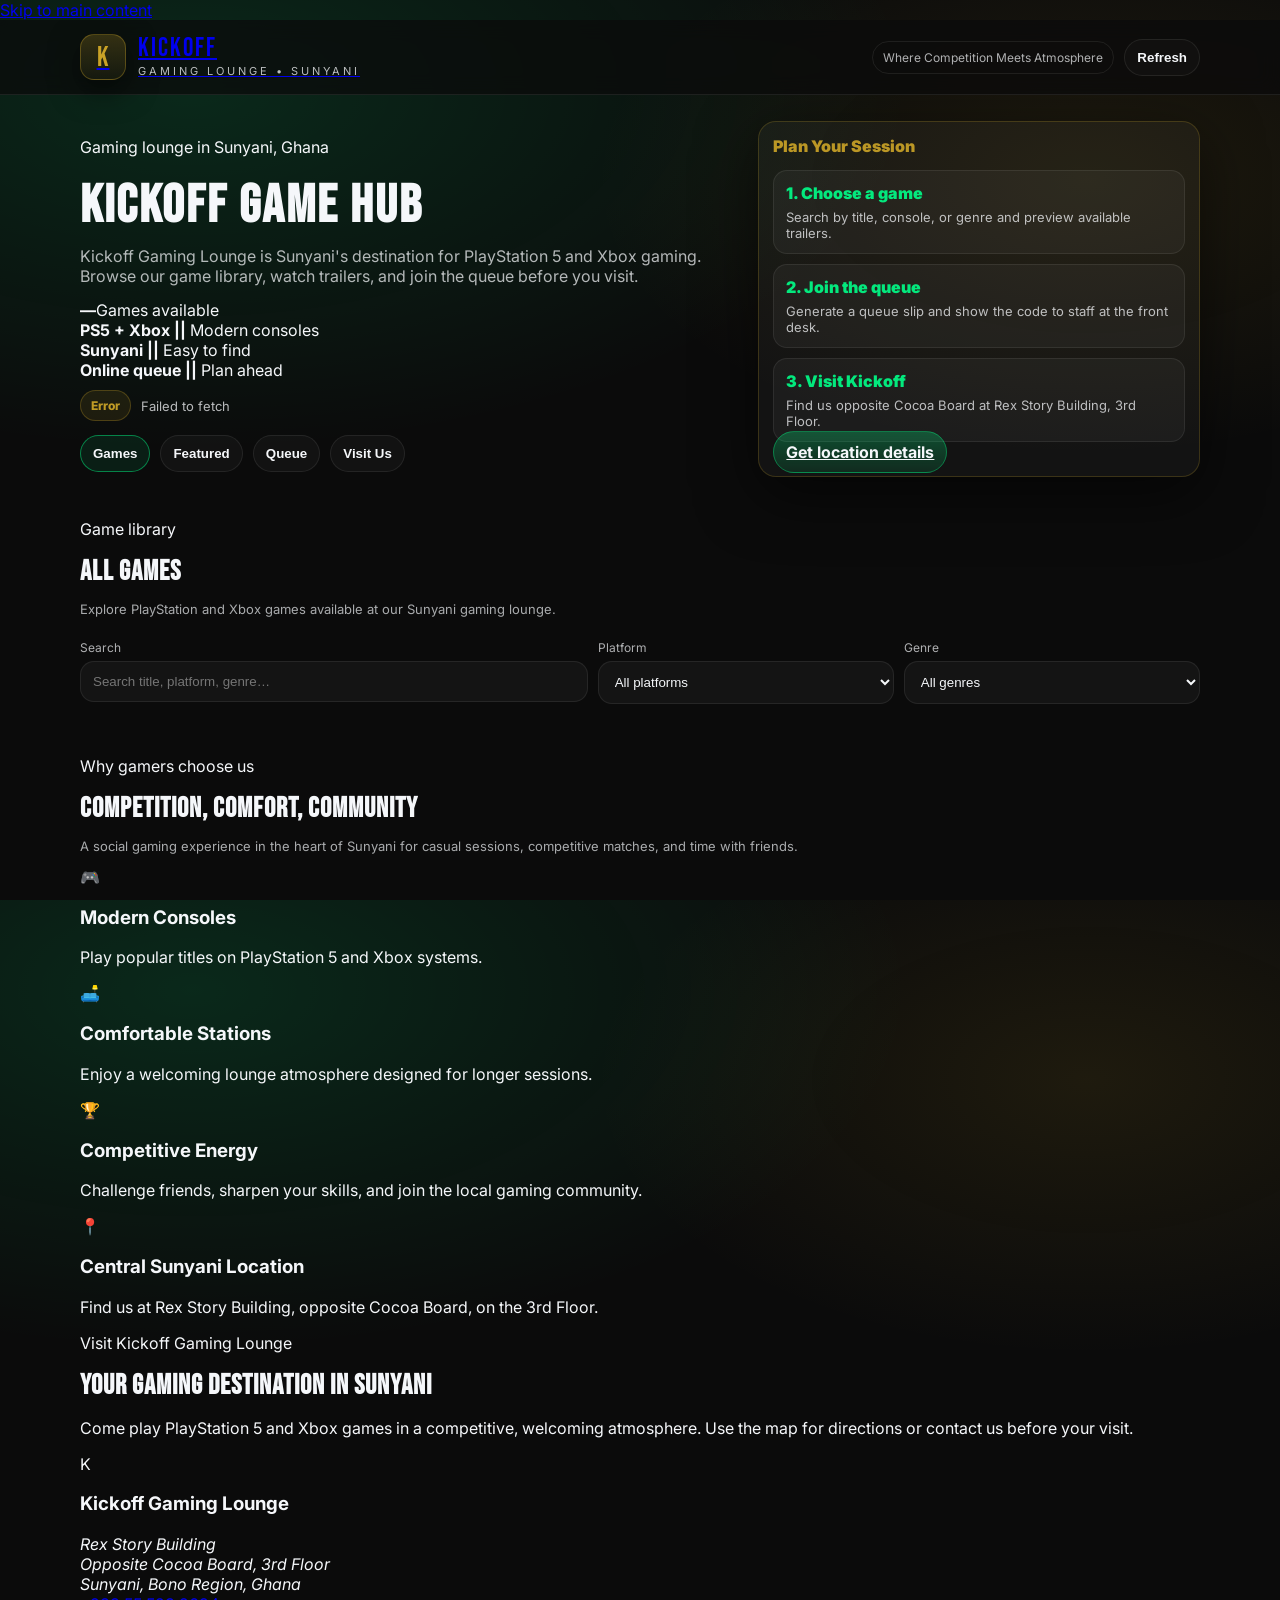
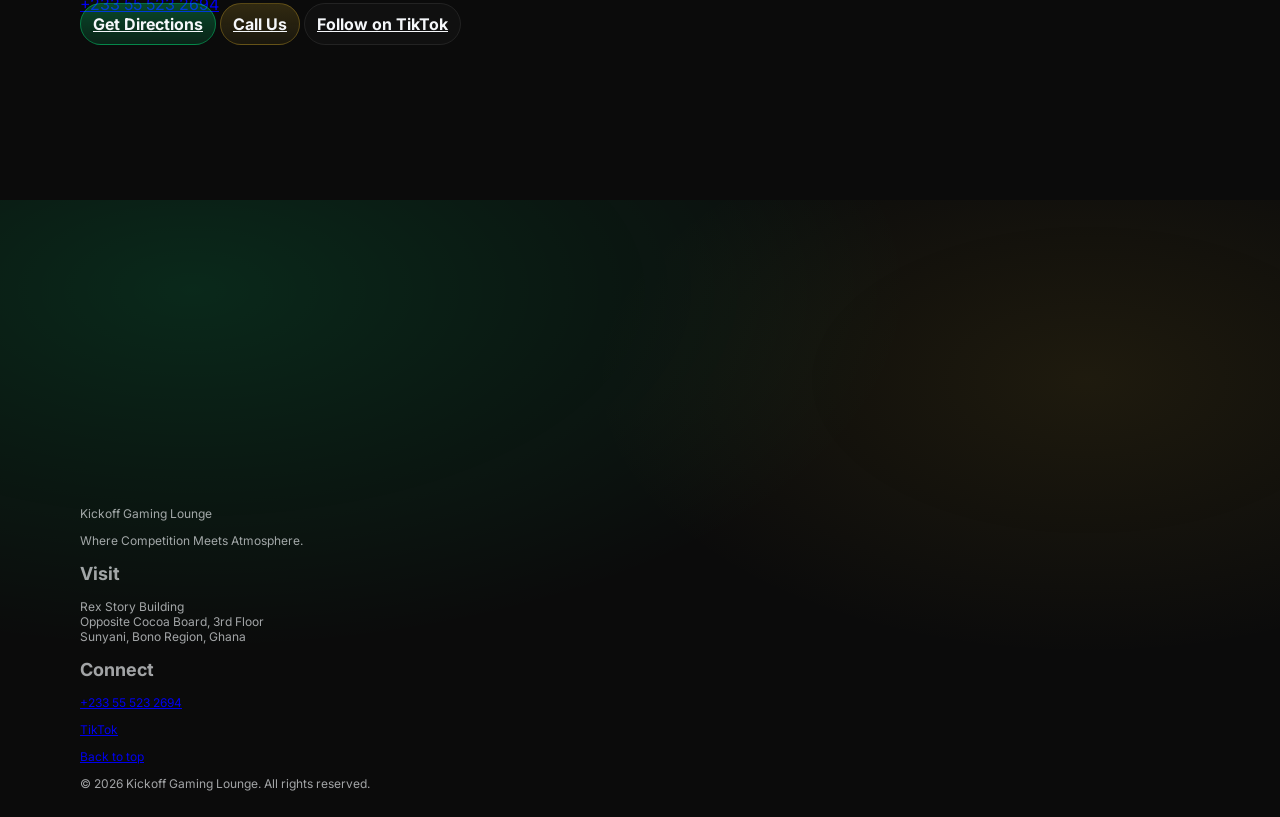
==== index.html @ 2d0c5577 "Enhance meta tags and descriptions in index.html Updated the description and title metadata for bett" ====
<!doctype html>  
<html lang="en">
<head>
  <meta charset="utf-8" />
  <meta name="viewport" content="width=device-width, initial-scale=1" />

  <title>Kickoff Gaming Lounge | PS5 & Xbox Gaming Lounge in Sunyani, Ghana</title>
  <meta name="description" content="Visit Kickoff Gaming Lounge in Sunyani, Ghana for PlayStation 5 and Xbox gaming. Browse our game library, watch trailers, join the queue, and get directions." />
  <meta name="robots" content="index, follow, max-image-preview:large" />
  <meta name="theme-color" content="#0B0B0B" />
  <link rel="canonical" href="https://adu650.github.io/kickoff-game-hub/" />

  <meta property="og:type" content="website" />
  <meta property="og:site_name" content="Kickoff Gaming Lounge" />
  <meta property="og:title" content="Kickoff Gaming Lounge | Gaming Center in Sunyani, Ghana" />
  <meta property="og:description" content="Browse PS5 and Xbox games, watch trailers, join the queue, and find Kickoff Gaming Lounge in Sunyani." />
  <meta property="og:url" content="https://adu650.github.io/kickoff-game-hub/" />
  <meta property="og:image" content="https://adu650.github.io/kickoff-game-hub/assets/logo.png" />
  <meta property="og:locale" content="en_GH" />

  <meta name="twitter:card" content="summary_large_image" />
  <meta name="twitter:title" content="Kickoff Gaming Lounge | Sunyani" />
  <meta name="twitter:description" content="Explore our PS5 and Xbox game library, watch clips, and join the queue before you visit." />
  <meta name="twitter:image" content="https://adu650.github.io/kickoff-game-hub/assets/logo.png" />

  <link rel="preconnect" href="https://fonts.googleapis.com" />
  <link rel="preconnect" href="https://fonts.gstatic.com" crossorigin />
  <link href="https://fonts.googleapis.com/css2?family=Inter:wght@400;600;700;800&family=Bebas+Neue&display=swap" rel="stylesheet" />
  <link rel="stylesheet" href="./style.css" />

  <script type="application/ld+json">
  {
    "@context": "https://schema.org",
    "@type": "EntertainmentBusiness",
    "@id": "https://adu650.github.io/kickoff-game-hub/#business",
    "name": "Kickoff Gaming Lounge",
    "description": "A PlayStation 5 and Xbox gaming lounge / gaming center in Sunyani, Ghana where customers can browse games, watch trailers, and join the queue. We serve Sunyani, Fiapre, Odumasi, Penkwasi, Abesim, Kotoklom area. Come to play games like EAFC26, Fifa games, Fifa gaming, GTA games.",
    "url": "https://adu650.github.io/kickoff-game-hub/",
    "telephone": "+233555232694",
    "image": "https://adu650.github.io/kickoff-game-hub/assets/logo.png",
    "slogan": "Where Competition Meets Atmosphere",
    "address": {
      "@type": "PostalAddress",
      "streetAddress": "Rex Story Building, Opposite Cocoa Board, 3rd Floor",
      "addressLocality": "Sunyani",
      "addressRegion": "Bono Region",
      "addressCountry": "GH"
    },
    "geo": {
      "@type": "GeoCoordinates",
      "latitude": 7.332206613238693,
      "longitude": -2.330150925514573
    },
    "hasMap": "https://www.google.com/maps/search/?api=1&query=7.332206613238693,-2.330150925514573",
    "sameAs": [
      "https://www.tiktok.com/@kickoffgaminggh"
    ]
  }
  </script>
</head>

<body>
  <a class="skipLink" href="#mainContent">Skip to main content</a>

  <header class="topbar">
    <div class="container topbar__inner">
      <a class="brand" href="#top" aria-label="Kickoff Gaming Lounge home">
        <div class="brand__logoWrap">
          <img
            class="brand__logo"
            src="./assets/logo.png"
            alt="Kickoff Gaming Lounge logo"
            width="46"
            height="46"
            onerror="this.style.display='none';document.getElementById('fallbackMark').style.display='grid';"
          />
          <div id="fallbackMark" class="brand__mark" aria-hidden="true" style="display:none;">
            <span class="brand__k">K</span>
          </div>
        </div>

        <div class="brand__text">
          <div class="brand__name">KICKOFF</div>
          <div class="brand__sub">Gaming Lounge • Sunyani</div>
        </div>
      </a>

      <div class="topbar__right">
        <span class="tagline">Where Competition Meets Atmosphere</span>
        <button id="refreshBtn" class="btn btn--ghost" type="button" aria-label="Refresh game list">Refresh</button>
      </div>
    </div>
  </header>

  <div id="top"></div>

  <section class="hero" aria-labelledby="heroTitle">
    <div class="container hero__inner">
      <div class="hero__content">
        <p class="eyebrow">Gaming lounge in Sunyani, Ghana</p>
        <h1 id="heroTitle" class="hero__title">Kickoff Game Hub</h1>
        <p class="hero__desc">
          Kickoff Gaming Lounge is Sunyani's destination for PlayStation 5 and Xbox gaming.
          Browse our game library, watch trailers, and join the queue before you visit.
        </p>

        <div class="heroHighlights" aria-label="Kickoff Gaming Lounge highlights">
          <div class="highlight"><strong id="gameCount">—</strong><span>Games available</span></div>
          <div class="highlight"><strong>PS5 + Xbox ||</strong><span> Modern consoles</span></div>
          <div class="highlight"><strong>Sunyani ||</strong><span> Easy to find</span></div>
          <div class="highlight"><strong>Online queue ||</strong><span> Plan ahead</span></div>
        </div>

        <div class="statusRow" aria-live="polite">
          <span id="dataPill" class="pill">Loading…</span>
          <span id="statusText" class="statusText">Fetching the latest game list.</span>
        </div>

        <nav class="nav" aria-label="Game hub sections">
          <button id="navGames" class="nav__btn active" data-view="games" type="button">Games</button>
          <button id="navFeatured" class="nav__btn" data-view="featured" type="button">Featured</button>
          <button id="navAppointments" class="nav__btn" data-view="appointments" type="button">Queue</button>
          <button id="navVisit" class="nav__btn" type="button">Visit Us</button>
        </nav>
      </div>

      <aside class="heroCard" aria-label="Plan your visit">
        <div class="heroCard__title">Plan Your Session</div>
        <div class="heroCard__body">
          <div class="quick">
            <div class="quick__label">1. Choose a game</div>
            <div class="quick__text">Search by title, console, or genre and preview available trailers.</div>
          </div>
          <div class="quick">
            <div class="quick__label">2. Join the queue</div>
            <div class="quick__text">Generate a queue slip and show the code to staff at the front desk.</div>
          </div>
          <div class="quick">
            <div class="quick__label">3. Visit Kickoff</div>
            <div class="quick__text">Find us opposite Cocoa Board at Rex Story Building, 3rd Floor.</div>
          </div>
          <a class="btn btn--primary heroCard__cta" href="#visit-us">Get location details</a>
        </div>
      </aside>
    </div>
  </section>

  <main id="mainContent" class="container">
    <section id="viewGames" aria-labelledby="allGamesTitle">
      <div class="panelHead">
        <div>
          <p class="sectionKicker">Game library</p>
          <h2 id="allGamesTitle" class="panelHead__title">All Games</h2>
          <p class="muted">Explore PlayStation and Xbox games available at our Sunyani gaming lounge.</p>
        </div>

        <div class="filters" role="search" aria-label="Filter games">
          <div class="field">
            <label for="searchInput">Search</label>
            <input id="searchInput" type="search" placeholder="Search title, platform, genre…" autocomplete="off" />
          </div>

          <div class="field">
            <label for="platformFilter">Platform</label>
            <select id="platformFilter">
              <option value="">All platforms</option>
            </select>
          </div>

          <div class="field">
            <label for="genreFilter">Genre</label>
            <select id="genreFilter">
              <option value="">All genres</option>
            </select>
          </div>
        </div>
      </div>

      <div id="stationsWrap" class="stations" hidden>
        <div class="stations__title">Stations</div>
        <div id="stationsList" class="stations__list"></div>
      </div>

      <div id="gamesGrid" class="grid" aria-live="polite"></div>
    </section>

    <section id="viewFeatured" hidden aria-labelledby="featuredTitle">
      <div class="panelHead">
        <div>
          <p class="sectionKicker">Staff picks</p>
          <h2 id="featuredTitle" class="panelHead__title">Featured Games</h2>
          <p class="muted">Popular and recommended games selected by the Kickoff team.</p>
        </div>
      </div>
      <div id="featuredGrid" class="grid" aria-live="polite"></div>
    </section>

    <section id="viewAppointments" hidden aria-labelledby="queueTitle">
      <div class="panelHead">
        <div>
          <p class="sectionKicker">Save your place</p>
          <h2 id="queueTitle" class="panelHead__title">Join the Queue</h2>
          <p class="muted">Generate a queue code, then show it to staff when you arrive. Staff will assign an available station.</p>
        </div>
      </div>

      <div class="queuePanel">
        <div class="queueWrap">
          <button id="joinQueueBtn" class="btn btn--primary" type="button">Generate Queue Slip</button>
          <button id="bookBtn" class="btn btn--secondary" type="button">Reserve a Time (Soon)</button>
        </div>

        <div id="queueSlip" class="slip" hidden aria-live="polite">
          <div class="slip__label">Your Queue Code</div>
          <div id="slipCode" class="slip__code">—</div>
          <div id="slipTimestamp" class="slip__time muted">—</div>
          <div class="muted">Take a screenshot and show this code to the front desk.</div>
        </div>
      </div>
    </section>

    <section id="why-kickoff" class="whySection" aria-labelledby="whyTitle">
      <div class="sectionHeading">
        <p class="sectionKicker">Why gamers choose us</p>
        <h2 id="whyTitle" class="panelHead__title">Competition, Comfort, Community</h2>
        <p class="muted">A social gaming experience in the heart of Sunyani for casual sessions, competitive matches, and time with friends.</p>
      </div>

      <div class="benefitGrid">
        <article class="benefitCard"><span aria-hidden="true">🎮</span><h3>Modern Consoles</h3><p>Play popular titles on PlayStation 5 and Xbox systems.</p></article>
        <article class="benefitCard"><span aria-hidden="true">🛋️</span><h3>Comfortable Stations</h3><p>Enjoy a welcoming lounge atmosphere designed for longer sessions.</p></article>
        <article class="benefitCard"><span aria-hidden="true">🏆</span><h3>Competitive Energy</h3><p>Challenge friends, sharpen your skills, and join the local gaming community.</p></article>
        <article class="benefitCard"><span aria-hidden="true">📍</span><h3>Central Sunyani Location</h3><p>Find us at Rex Story Building, opposite Cocoa Board, on the 3rd Floor.</p></article>
      </div>
    </section>

    <section id="visit-us" class="visitSection" aria-labelledby="visitTitle">
      <div class="sectionHeading">
        <p class="sectionKicker">Visit Kickoff Gaming Lounge</p>
        <h2 id="visitTitle" class="panelHead__title">Your Gaming Destination in Sunyani</h2>
        <p class="visitIntro">Come play PlayStation 5 and Xbox games in a competitive, welcoming atmosphere. Use the map for directions or contact us before your visit.</p>
      </div>

      <div class="visitGrid">
        <article class="businessCard">
          <div class="businessCard__icon" aria-hidden="true">K</div>
          <div>
            <h3>Kickoff Gaming Lounge</h3>
            <address>
              Rex Story Building<br />
              Opposite Cocoa Board, 3rd Floor<br />
              Sunyani, Bono Region, Ghana
            </address>
            <a class="businessPhone" href="tel:+233555232694">+233 55 523 2694</a>
          </div>

          <div class="visitActions">
            <a class="btn btn--primary" data-track="directions" href="https://www.google.com/maps/search/?api=1&query=7.332206613238693%2C-2.330150925514573" target="_blank" rel="noopener noreferrer">Get Directions</a>
            <a class="btn btn--secondary" data-track="call" href="tel:+233555232694">Call Us</a>
            <a class="btn btn--ghost" data-track="tiktok" href="https://www.tiktok.com/@kickoffgaminggh?_r=1&_t=ZT-98RaZBGVE1m" target="_blank" rel="noopener noreferrer">Follow on TikTok</a>
          </div>
        </article>

        <div class="mapWrap">
          <iframe
            title="Map showing Kickoff Gaming Lounge in Sunyani"
            src="https://www.google.com/maps/embed?pb=!1m18!1m12!1m3!1d3957.1930230260978!2d-2.330150925514573!3d7.332206613238693!2m3!1f0!2f0!3f0!3m2!1i1024!2i768!4f13.1!3m3!1m2!1s0xfdac9b77baa731f%3A0x10f8fbfc112bd12e!2sKickoff%20Gaming%20Lounge!5e0!3m2!1sen!2sus!4v1785349473867!5m2!1sen!2sus"
            width="600"
            height="450"
            style="border:0;"
            allowfullscreen
            loading="lazy"
            referrerpolicy="strict-origin-when-cross-origin">
          </iframe>
        </div>
      </div>
    </section>
  </main>

  <footer class="footer">
    <div class="container footer__grid">
      <div>
        <div class="footer__brand">Kickoff Gaming Lounge</div>
        <p>Where Competition Meets Atmosphere.</p>
      </div>

      <div>
        <h2 class="footer__heading">Visit</h2>
        <p>Rex Story Building<br />Opposite Cocoa Board, 3rd Floor<br />Sunyani, Bono Region, Ghana</p>
      </div>

      <div>
        <h2 class="footer__heading">Connect</h2>
        <p><a href="tel:+233555232694">+233 55 523 2694</a></p>
        <p><a href="https://www.tiktok.com/@kickoffgaminggh?_r=1&_t=ZT-98RaZBGVE1m" target="_blank" rel="noopener noreferrer">TikTok</a></p>
        <p><a href="#top">Back to top</a></p>
      </div>
    </div>

    <div class="container footer__bottom">
      © <span id="year"></span> Kickoff Gaming Lounge. All rights reserved.
    </div>
  </footer>

  <div id="trailerModal" class="modal" aria-hidden="true">
    <div id="modalBackdrop" class="modal__backdrop"></div>
    <div class="modal__dialog" role="dialog" aria-modal="true" aria-labelledby="modalTitle" tabindex="-1">
      <div class="modal__head">
        <div>
          <div id="modalTitle" class="modal__title">Trailer</div>
          <div id="modalMeta" class="modal__meta"></div>
        </div>
        <button id="closeModalBtn" class="btn btn--ghost" type="button">Close</button>
      </div>
      <div id="videoWrap" class="modal__video"></div>
    </div>
  </div>

  <script src="./app.js" defer></script>
</body>
</html>
---- style.css ----
:root{
  --black:#0B0B0B;
  --green:#00FF88;
  --gold:#C9A227;
  --white:#F5F7FA;

  --panel: rgba(255,255,255,0.04);
  --stroke: rgba(255,255,255,0.08);
  --muted: rgba(245,247,250,0.72);
  --shadow: 0 18px 60px rgba(0,0,0,0.55);
  --r: 18px;
}

*{box-sizing:border-box}
html,body{height:100%}
body{
  margin:0;
  color:var(--white);
  font-family: Inter, system-ui, -apple-system, Segoe UI, Roboto, Arial, sans-serif;
  background:
    radial-gradient(1200px 600px at 15% 10%, rgba(0,255,136,0.12), transparent 60%),
    radial-gradient(900px 500px at 85% 20%, rgba(201,162,39,0.10), transparent 55%),
    var(--black);
}

.container{width:min(1120px, 92vw); margin:0 auto}

/* Topbar */
.topbar{
  position:sticky; top:0; z-index:50;
  background: rgba(11,11,11,0.74);
  backdrop-filter: blur(10px);
  border-bottom: 1px solid var(--stroke);
}
.topbar__inner{
  display:flex; align-items:center; justify-content:space-between;
  padding:14px 0;
  gap:14px;
}

.brand{display:flex; align-items:center; gap:12px}
.brand__logoWrap{width:46px;height:46px}
.brand__logo{
  width:46px;height:46px;object-fit:contain;
  filter: drop-shadow(0 10px 22px rgba(0,0,0,0.55));
}
.brand__mark{
  width:46px; height:46px; border-radius:14px;
  display:grid; place-items:center;
  background: linear-gradient(180deg, rgba(201,162,39,0.22), rgba(201,162,39,0.06));
  border: 1px solid rgba(201,162,39,0.35);
  box-shadow: 0 10px 30px rgba(0,0,0,0.55);
}
.brand__k{font-family:"Bebas Neue", Inter, sans-serif; font-size:28px; color:var(--gold); letter-spacing:1px}
.brand__name{font-family:"Bebas Neue", Inter, sans-serif; font-size:26px; letter-spacing:2px; line-height:1}
.brand__sub{margin-top:2px; font-size:11px; letter-spacing:3px; text-transform:uppercase; color:rgba(245,247,250,0.75)}

.topbar__right{display:flex; gap:10px; align-items:center}
.tagline{
  display:none;
  font-size:12px;
  color:rgba(245,247,250,0.70);
  border:1px solid var(--stroke);
  padding:8px 10px;
  border-radius:999px;
}
@media (min-width: 920px){ .tagline{display:inline-flex} }

/* Buttons */
.btn{
  border-radius: 999px;
  padding:10px 12px;
  border:1px solid var(--stroke);
  background: rgba(255,255,255,0.03);
  color: var(--white);
  cursor:pointer;
  font-weight:700;
}
.btn:hover{border-color: rgba(0,255,136,0.35)}
.btn--ghost{background: rgba(255,255,255,0.02)}
.btn--primary{
  background: linear-gradient(180deg, rgba(0,255,136,0.25), rgba(0,255,136,0.10));
  border-color: rgba(0,255,136,0.35);
}
.btn--secondary{
  background: linear-gradient(180deg, rgba(201,162,39,0.20), rgba(201,162,39,0.08));
  border-color: rgba(201,162,39,0.35);
}

/* Hero */
.hero{padding:26px 0 10px}
.hero__inner{
  display:grid;
  grid-template-columns: 1.2fr 0.8fr;
  gap:16px;
  align-items:start;
}
@media (max-width: 980px){ .hero__inner{grid-template-columns:1fr} }

.hero__title{
  font-family:"Bebas Neue", Inter, sans-serif;
  font-size:54px;
  letter-spacing:2px;
  margin:0 0 8px;
}
.hero__desc{margin:0 0 14px; color:var(--muted)}

.statusRow{
  display:flex; flex-wrap:wrap;
  gap:10px; align-items:center;
  margin: 10px 0 14px;
}
.pill{
  display:inline-flex;
  padding:7px 10px;
  border-radius:999px;
  border:1px solid rgba(0,255,136,0.28);
  background: rgba(0,255,136,0.10);
  color: rgba(0,255,136,0.95);
  font-weight:800;
  font-size:12px;
}
.statusText{color: rgba(245,247,250,0.74); font-size:13px}
.aboutLink{
  margin-left:auto;
  color: rgba(201,162,39,0.92);
  text-decoration:none;
  font-weight:800;
}
.aboutLink:hover{text-decoration:underline}

.nav{display:flex; gap:10px; flex-wrap:wrap}
.nav__btn{
  border-radius:999px;
  padding:10px 12px;
  border:1px solid var(--stroke);
  background: rgba(255,255,255,0.03);
  color: var(--white);
  cursor:pointer;
  font-weight:800;
}
.nav__btn.active{
  border-color: rgba(0,255,136,0.45);
  background: rgba(0,255,136,0.08);
}

.heroCard{
  background: rgba(255,255,255,0.035);
  border:1px solid rgba(201,162,39,0.22);
  border-radius: var(--r);
  box-shadow: var(--shadow);
  overflow:hidden;
}
.heroCard__title{
  padding:14px 14px 0;
  font-weight:900;
  color: rgba(201,162,39,0.92);
}
.heroCard__body{padding:14px}
.quick{padding:12px; border:1px solid var(--stroke); background: var(--panel); border-radius: 14px}
.quick + .quick{margin-top:10px}
.quick__label{font-weight:900; color: rgba(0,255,136,0.90)}
.quick__text{margin-top:6px; color: rgba(245,247,250,0.74); font-size:13px}

/* Panels */
.panelHead{
  margin-top: 16px;
  display:flex;
  flex-direction:column;
  gap:10px;
}
.panelHead__title{
  font-family:"Bebas Neue", Inter, sans-serif;
  font-size:28px;
  letter-spacing:1px;
  margin:0;
}
.muted{color: rgba(245,247,250,0.68); font-size:13px}

/* Filters */
.filters{
  display:grid;
  grid-template-columns: 1.2fr 0.7fr 0.7fr;
  gap:10px;
}
@media (max-width: 820px){ .filters{grid-template-columns:1fr} }

.field label{
  display:block;
  font-size:12px;
  color: rgba(245,247,250,0.70);
  margin:0 0 6px;
}
.field input, .field select{
  width:100%;
  padding:12px 12px;
  border-radius: 14px;
  background: rgba(255,255,255,0.04);
  border:1px solid var(--stroke);
  color: var(--white);
  outline:none;
}
.field input:focus, .field select:focus{
  border-color: rgba(0,255,136,0.55);
  box-shadow: 0 0 0 4px rgba(0,255,136,0.10);
}

/* Stations */
.stations{
  margin-top: 14px;
  border:1px solid rgba(0,255,136,0.20);
  background: rgba(0,255,136,0.06);
  border-radius: var(--r);
  padding: 12px;
}
.stations__title{font-weight:900; color: rgba(0,255,136,0.90); margin-bottom:10px}
.stations__list{
  display:grid;
  grid-template-columns: repeat(3, 1fr);
  gap:10px;
}
@media (max-width: 980px){ .stations__list{grid-template-columns: repeat(2, 1fr)} }
@media (max-width: 640px){ .stations__list{grid-template-columns: 1fr} }

.station{
  background: rgba(255,255,255,0.03);
  border:1px solid var(--stroke);
  border-radius: 14px;
  padding: 12px;
}
.station-top{display:flex; justify-content:space-between; gap:10px}
.station-name{font-weight:900}
.station-status{color: rgba(201,162,39,0.92); font-weight:900}

/* Game Cards — Responsive Grid Tiles */
.grid{
  margin-top: 14px;
  display:grid;
  gap:14px;
  padding-bottom: 22px;
  grid-template-columns: repeat(auto-fit, minmax(220px, 1fr));
}

.game{
  display:flex;
  flex-direction:column;
  border-radius: var(--r);
  background: rgba(255,255,255,0.03);
  border:1px solid var(--stroke);
  overflow:hidden;
  transition: transform .12s ease, border-color .12s ease, box-shadow .12s ease;
}
.game:hover{
  transform: translateY(-2px);
  border-color: rgba(0,255,136,0.35);
  box-shadow: 0 16px 50px rgba(0,0,0,0.55);
}

.game-thumb{
  width:100%;
  aspect-ratio: 16 / 9;
  background: rgba(0,0,0,0.35);
  display:grid;
  place-items:center;
  border-bottom:1px solid var(--stroke);
}
.game-thumb img{
  width:100%;
  height:100%;
  object-fit:cover;
  display:block;
}
.thumb-fallback{
  padding:12px;
  text-align:center;
  font-weight:800;
  color: rgba(245,247,250,0.85);
}

/* info beneath image */
.game-info{
  padding:12px;
  display:flex;
  flex-direction:column;
  gap:10px;
  flex:1;
}

.game-title{
  font-weight:900;
  font-size:15px;
  line-height:1.2;
}

.badges{display:flex; flex-wrap:wrap; gap:8px}
.badge{
  font-size:11px;
  padding:7px 10px;
  border-radius:999px;
  border:1px solid var(--stroke);
  background: rgba(255,255,255,0.03);
  color: rgba(245,247,250,0.78);
}
.badge.accent{
  border-color: rgba(0,255,136,0.35);
  background: rgba(0,255,136,0.08);
  color: rgba(0,255,136,0.95);
}

.game-actions{
  margin-top:auto;
  display:flex;
  gap:10px;
  flex-wrap:wrap;
}
.primary, .secondary{
  flex:1;
  min-width: 130px;
  border-radius:999px;
  padding:10px 12px;
  border:1px solid var(--stroke);
  background: rgba(255,255,255,0.03);
  color: var(--white);
  cursor:pointer;
  font-weight:800;
}
.primary{
  border-color: rgba(0,255,136,0.38);
  background: rgba(0,255,136,0.10);
}
.secondary{
  border-color: rgba(201,162,39,0.38);
  background: rgba(201,162,39,0.08);
}
.primary:disabled, .secondary:disabled{opacity:0.45; cursor:not-allowed}

/* Queue */
.queueWrap{
  margin-top: 14px;
  display:flex;
  flex-wrap:wrap;
  gap:10px;
  align-items:center;
}
.slip{
  margin-top: 14px;
  width: min(520px, 100%);
  background: rgba(0,255,136,0.06);
  border:1px solid rgba(0,255,136,0.22);
  border-radius: var(--r);
  padding: 14px;
}
.slip__label{font-weight:900; color: rgba(0,255,136,0.90)}
.slip__code{
  font-family: "Bebas Neue", Inter, sans-serif;
  font-size: 44px;
  letter-spacing: 4px;
  margin-top: 6px;
  color: rgba(201,162,39,0.95);
}
.slip__time{margin-top:6px}

/* Modal */
.modal{position:fixed; inset:0; display:none; z-index:100}
.modal.show{display:block}
.modal__backdrop{position:absolute; inset:0; background: rgba(0,0,0,0.72)}
.modal__dialog{
  position:relative;
  width:min(920px, 92vw);
  margin: 8vh auto;
  background: rgba(11,11,11,0.92);
  border:1px solid rgba(201,162,39,0.22);
  border-radius: var(--r);
  overflow:hidden;
  box-shadow: var(--shadow);
}
.modal__head{
  display:flex;
  justify-content:space-between;
  align-items:center;
  gap:12px;
  padding:14px;
  border-bottom:1px solid var(--stroke);
}
.modal__title{font-weight:900; color: rgba(201,162,39,0.95)}
.modal__meta{font-size:12px; color: rgba(245,247,250,0.70); margin-top:4px}
.modal__video{
  padding: 0;
  background: rgba(0,0,0,0.65);
}
.modal__video iframe{
  width:100%;
  height: 52vh;
  border:0;
  display:block;
}

/* Footer */
.footer{padding: 18px 0 26px; color: rgba(245,247,250,0.65); font-size:12px}
.footer__line{
  height:1px;
  background: linear-gradient(90deg, rgba(201,162,39,0.25), rgba(0,255,136,0.35), transparent);
  margin-bottom: 12px;
}
.footer__tag{color: rgba(0,255,136,0.85)}
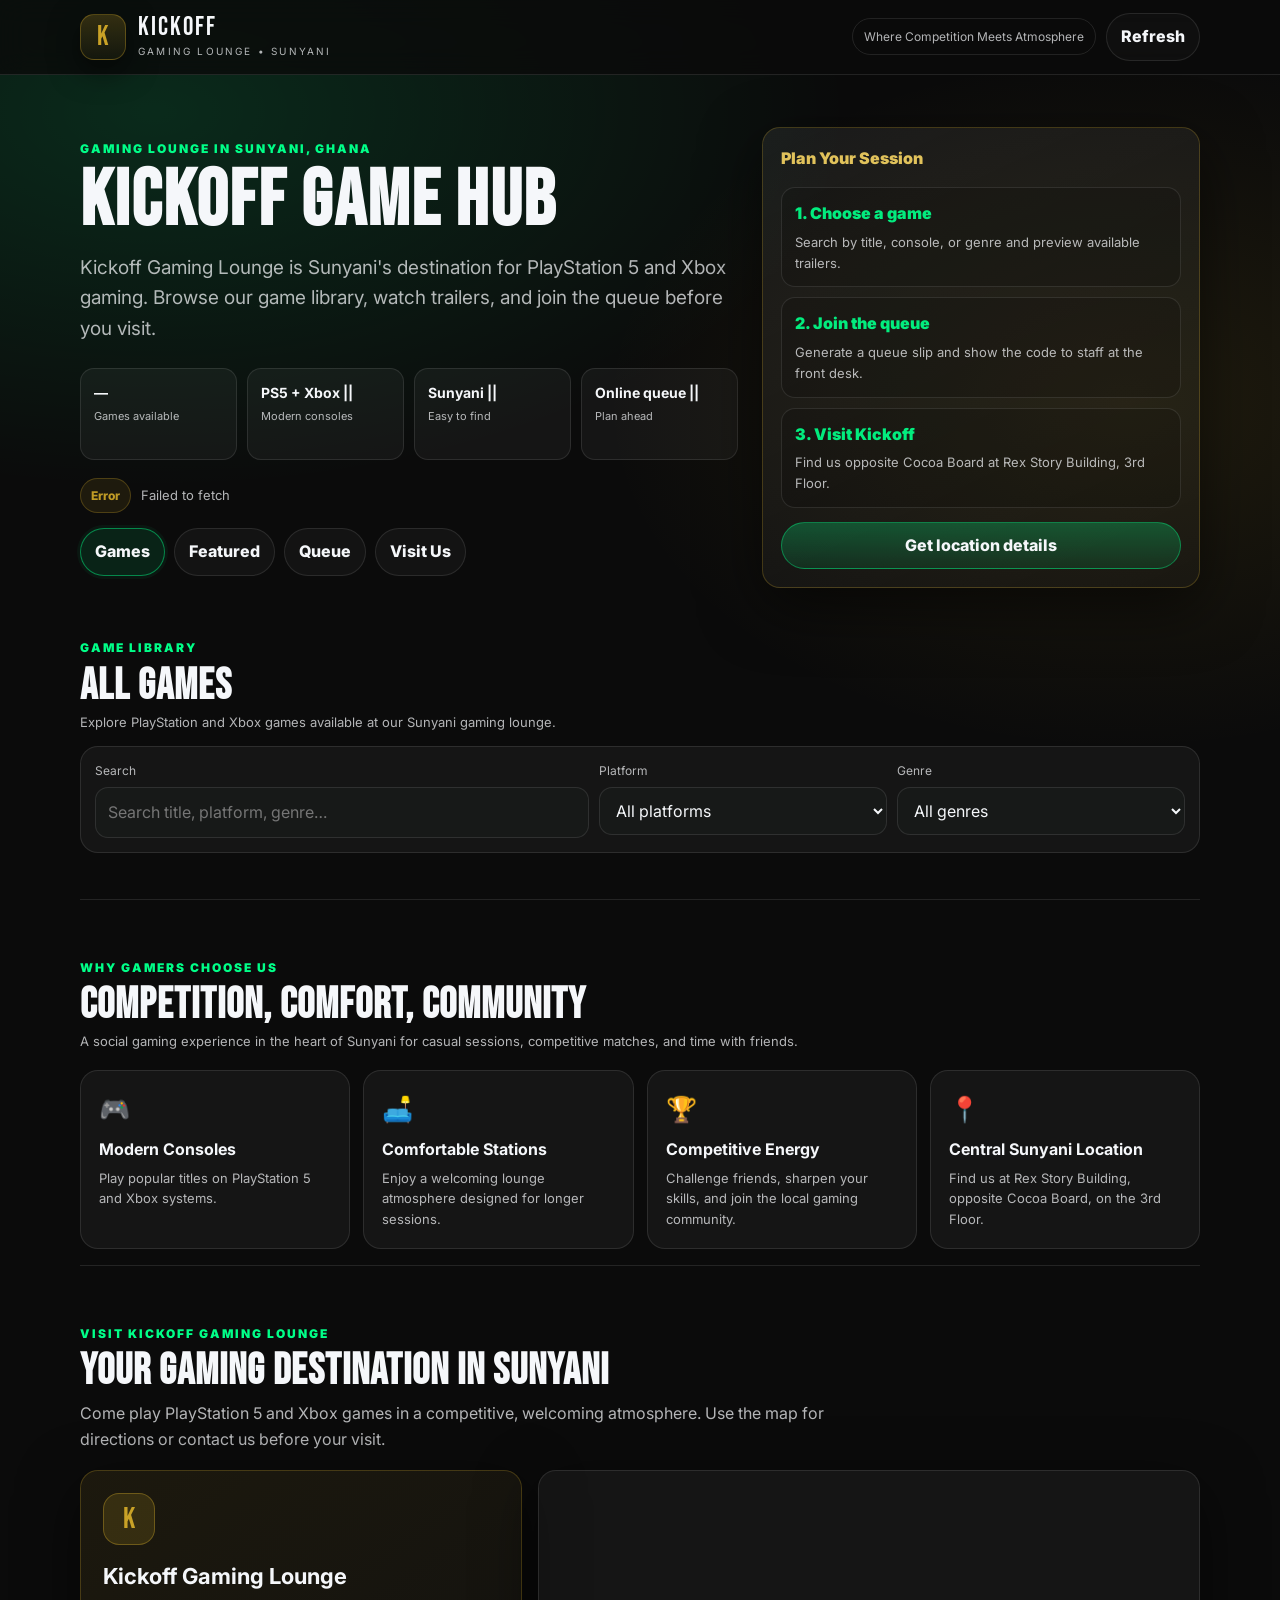
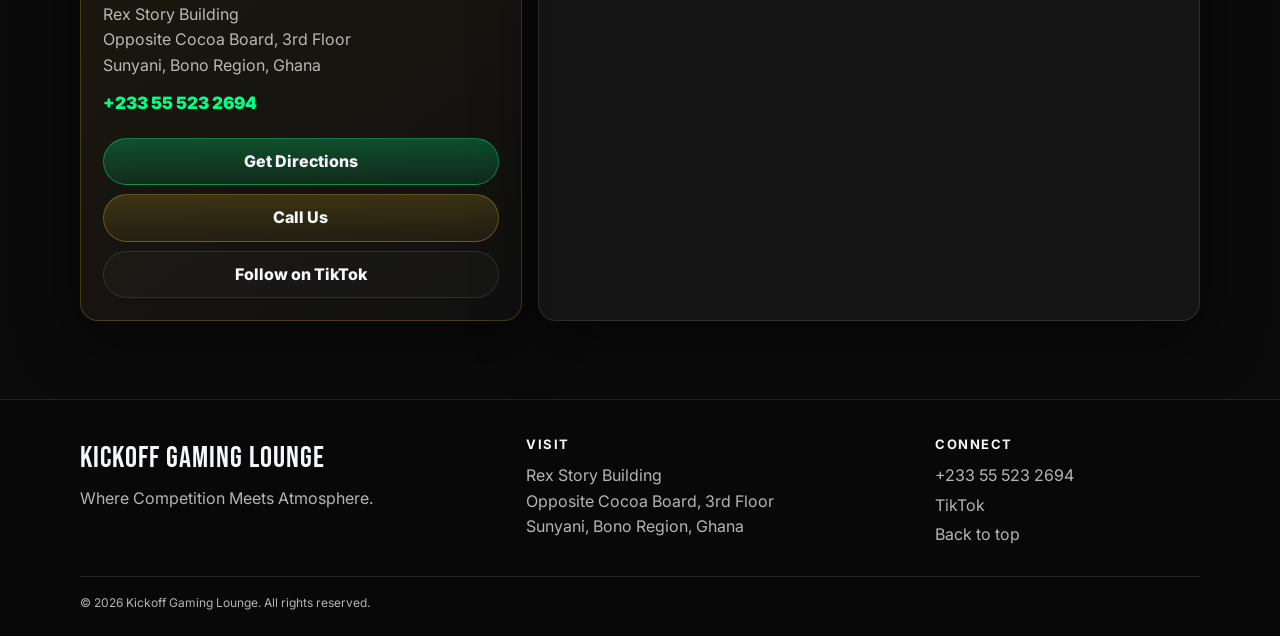
==== commit 4ad55188: "Add favicon links and theme color to index.html Added favicon and theme color meta tags to HTML." ====
--- a/index.html
+++ b/index.html
@@ -1,6 +1,12 @@
 <!doctype html>  
 <html lang="en">
 <head>
+  <link rel="icon" href="assets/favicon.ico" sizes="any">
+<link rel="icon" type="image/png" sizes="32x32" href="assets/favicon-32x32.png">
+<link rel="icon" type="image/png" sizes="16x16" href="assets/favicon-16x16.png">
+<link rel="apple-touch-icon" sizes="180x180" href="assets/apple-touch-icon.png">
+<link rel="manifest" href="assets/site.webmanifest">
+<meta name="theme-color" content="#0B0B0B">
   <meta charset="utf-8" />
   <meta name="viewport" content="width=device-width, initial-scale=1" />
 
--- a/style.css
+++ b/style.css
@@ -1,405 +1,176 @@
 :root{
-  --black:#0B0B0B;
-  --green:#00FF88;
-  --gold:#C9A227;
-  --white:#F5F7FA;
-
-  --panel: rgba(255,255,255,0.04);
-  --stroke: rgba(255,255,255,0.08);
-  --muted: rgba(245,247,250,0.72);
-  --shadow: 0 18px 60px rgba(0,0,0,0.55);
-  --r: 18px;
+  --black:#0b0b0b;
+  --black-soft:#111412;
+  --green:#00ff88;
+  --green-soft:rgba(0,255,136,.12);
+  --gold:#c9a227;
+  --gold-soft:rgba(201,162,39,.12);
+  --white:#f5f7fa;
+  --panel:rgba(255,255,255,.045);
+  --panel-strong:rgba(255,255,255,.075);
+  --stroke:rgba(255,255,255,.10);
+  --muted:rgba(245,247,250,.72);
+  --shadow:0 18px 60px rgba(0,0,0,.55);
+  --radius:18px;
+  --radius-sm:14px;
 }
 
 *{box-sizing:border-box}
-html,body{height:100%}
+html{scroll-behavior:smooth;scroll-padding-top:92px}
 body{
+  min-height:100%;
   margin:0;
   color:var(--white);
-  font-family: Inter, system-ui, -apple-system, Segoe UI, Roboto, Arial, sans-serif;
+  font-family:Inter,system-ui,-apple-system,"Segoe UI",Roboto,Arial,sans-serif;
+  line-height:1.6;
   background:
-    radial-gradient(1200px 600px at 15% 10%, rgba(0,255,136,0.12), transparent 60%),
-    radial-gradient(900px 500px at 85% 20%, rgba(201,162,39,0.10), transparent 55%),
+    radial-gradient(1200px 650px at 12% 5%,rgba(0,255,136,.13),transparent 58%),
+    radial-gradient(900px 600px at 88% 18%,rgba(201,162,39,.11),transparent 58%),
     var(--black);
 }
+body.modalOpen{overflow:hidden}
+a{color:inherit}
+button,input,select{font:inherit}
+button,a{touch-action:manipulation}
+[hidden]{display:none!important}
 
-.container{width:min(1120px, 92vw); margin:0 auto}
+.container{width:min(1120px,92vw);margin-inline:auto}
+.skipLink{position:fixed;left:12px;top:-60px;z-index:999;padding:10px 14px;border-radius:10px;background:var(--green);color:#05110b;font-weight:900;text-decoration:none}
+.skipLink:focus{top:12px}
 
-/* Topbar */
-.topbar{
-  position:sticky; top:0; z-index:50;
-  background: rgba(11,11,11,0.74);
-  backdrop-filter: blur(10px);
-  border-bottom: 1px solid var(--stroke);
+.topbar{position:sticky;top:0;z-index:50;background:rgba(11,11,11,.80);backdrop-filter:blur(14px);border-bottom:1px solid var(--stroke)}
+.topbar__inner{display:flex;align-items:center;justify-content:space-between;gap:14px;padding:13px 0}
+.brand{display:flex;align-items:center;gap:12px;text-decoration:none}
+.brand__logoWrap,.brand__logo{width:46px;height:46px}
+.brand__logo{object-fit:contain;filter:drop-shadow(0 10px 22px rgba(0,0,0,.55))}
+.brand__mark{width:46px;height:46px;border-radius:14px;place-items:center;background:linear-gradient(180deg,rgba(201,162,39,.22),rgba(201,162,39,.06));border:1px solid rgba(201,162,39,.35);box-shadow:0 10px 30px rgba(0,0,0,.55)}
+.brand__k,.brand__name,.hero__title,.panelHead__title,.footer__brand{font-family:"Bebas Neue",Inter,sans-serif}
+.brand__k{font-size:28px;color:var(--gold);letter-spacing:1px}
+.brand__name{font-size:26px;letter-spacing:2px;line-height:1}
+.brand__sub{margin-top:2px;font-size:10px;letter-spacing:2.2px;text-transform:uppercase;color:rgba(245,247,250,.72)}
+.topbar__right{display:flex;gap:10px;align-items:center}
+.tagline{display:none;font-size:12px;color:var(--muted);border:1px solid var(--stroke);padding:8px 11px;border-radius:999px}
+
+.btn,.nav__btn,.primary,.secondary{display:inline-flex;align-items:center;justify-content:center;border-radius:999px;padding:10px 14px;border:1px solid var(--stroke);background:rgba(255,255,255,.035);color:var(--white);cursor:pointer;font-weight:800;text-decoration:none;transition:transform .15s ease,border-color .15s ease,background .15s ease,box-shadow .15s ease}
+.btn:hover,.nav__btn:hover,.primary:hover,.secondary:hover{transform:translateY(-1px);border-color:rgba(0,255,136,.42)}
+.btn:focus-visible,.nav__btn:focus-visible,.primary:focus-visible,.secondary:focus-visible,input:focus-visible,select:focus-visible,a:focus-visible{outline:3px solid rgba(0,255,136,.28);outline-offset:3px}
+.btn:disabled,.primary:disabled,.secondary:disabled{opacity:.45;cursor:not-allowed;transform:none}
+.btn--ghost{background:rgba(255,255,255,.025)}
+.btn--primary,.primary{background:linear-gradient(180deg,rgba(0,255,136,.25),rgba(0,255,136,.10));border-color:rgba(0,255,136,.38)}
+.btn--secondary,.secondary{background:linear-gradient(180deg,rgba(201,162,39,.22),rgba(201,162,39,.08));border-color:rgba(201,162,39,.38)}
+
+.hero{padding:52px 0 28px}
+.hero__inner{display:grid;grid-template-columns:minmax(0,1.2fr) minmax(300px,.8fr);gap:24px;align-items:stretch}
+.hero__content{padding:12px 0}
+.eyebrow,.sectionKicker{margin:0 0 7px;color:var(--green);font-size:12px;font-weight:900;letter-spacing:2px;text-transform:uppercase}
+.hero__title{font-size:clamp(48px,7vw,78px);line-height:.95;letter-spacing:2px;margin:0 0 14px}
+.hero__desc{max-width:760px;margin:0;color:var(--muted);font-size:clamp(16px,2vw,19px)}
+.heroHighlights{display:grid;grid-template-columns:repeat(4,1fr);gap:10px;margin:24px 0 18px}
+.highlight{min-height:92px;padding:13px;border:1px solid var(--stroke);border-radius:var(--radius-sm);background:var(--panel)}
+.highlight strong,.highlight span{display:block}
+.highlight strong{color:var(--white);font-size:14px}
+.highlight span{margin-top:4px;color:var(--muted);font-size:11px}
+.statusRow{display:flex;flex-wrap:wrap;gap:10px;align-items:center;margin:10px 0 15px}
+.pill{display:inline-flex;padding:7px 10px;border-radius:999px;border:1px solid rgba(245,247,250,.18);background:rgba(245,247,250,.06);color:rgba(245,247,250,.88);font-weight:800;font-size:12px}
+.pill[data-kind="ok"]{border-color:rgba(0,255,136,.28);background:rgba(0,255,136,.10);color:rgba(0,255,136,.95)}
+.pill[data-kind="warn"]{border-color:rgba(201,162,39,.35);background:rgba(201,162,39,.10);color:#f1cf5c}
+.statusText{color:var(--muted);font-size:13px}
+.nav{display:flex;gap:9px;flex-wrap:wrap}
+.nav__btn.active{border-color:rgba(0,255,136,.46);background:rgba(0,255,136,.10);box-shadow:0 0 0 3px rgba(0,255,136,.05)}
+
+.heroCard{background:linear-gradient(155deg,rgba(255,255,255,.065),rgba(255,255,255,.025));border:1px solid rgba(201,162,39,.26);border-radius:var(--radius);box-shadow:var(--shadow);overflow:hidden}
+.heroCard__title{padding:18px 18px 0;font-weight:900;color:rgba(233,201,94,.96)}
+.heroCard__body{padding:16px 18px 18px}
+.quick{padding:13px;border:1px solid var(--stroke);background:rgba(0,0,0,.16);border-radius:var(--radius-sm)}
+.quick+.quick{margin-top:10px}
+.quick__label{font-weight:900;color:rgba(0,255,136,.92)}
+.quick__text{margin-top:5px;color:var(--muted);font-size:13px}
+.heroCard__cta{width:100%;margin-top:14px}
+
+main>section{scroll-margin-top:92px}
+.panelHead{margin-top:22px;display:flex;flex-direction:column;gap:14px}
+.panelHead__title{font-size:clamp(32px,4vw,43px);line-height:1;letter-spacing:1px;margin:0}
+.muted{color:var(--muted);font-size:13px;margin:4px 0 0}
+.filters{display:grid;grid-template-columns:1.2fr .7fr .7fr;gap:10px;padding:14px;border:1px solid var(--stroke);border-radius:var(--radius);background:var(--panel)}
+.field label{display:block;font-size:12px;color:var(--muted);margin:0 0 6px}
+.field input,.field select{width:100%;padding:12px;border-radius:13px;background:#171918;border:1px solid var(--stroke);color:var(--white);outline:none}
+.field select option{background:#171918;color:var(--white)}
+
+.stations{margin-top:14px;border:1px solid rgba(0,255,136,.20);background:rgba(0,255,136,.06);border-radius:var(--radius);padding:12px}
+.stations__title{font-weight:900;color:rgba(0,255,136,.90);margin-bottom:10px}
+.stations__list{display:grid;grid-template-columns:repeat(3,1fr);gap:10px}
+.station{background:rgba(255,255,255,.03);border:1px solid var(--stroke);border-radius:14px;padding:12px}
+.station-top{display:flex;justify-content:space-between;gap:10px}.station-name{font-weight:900}.station-status{color:var(--gold);font-weight:900}
+
+.grid{margin-top:16px;display:grid;gap:15px;padding-bottom:30px;grid-template-columns:repeat(auto-fit,minmax(230px,1fr))}
+.game{display:flex;flex-direction:column;border-radius:var(--radius);background:rgba(255,255,255,.035);border:1px solid var(--stroke);overflow:hidden;transition:transform .16s ease,border-color .16s ease,box-shadow .16s ease}
+.game:hover{transform:translateY(-3px);border-color:rgba(0,255,136,.38);box-shadow:0 16px 50px rgba(0,0,0,.48)}
+.game-thumb{width:100%;aspect-ratio:16/9;background:rgba(0,0,0,.35);display:grid;place-items:center;border-bottom:1px solid var(--stroke);overflow:hidden}
+.game-thumb img{width:100%;height:100%;object-fit:cover;display:block;transition:transform .25s ease}
+.game:hover .game-thumb img{transform:scale(1.025)}
+.thumb-fallback{padding:12px;text-align:center;font-weight:800;color:rgba(245,247,250,.85)}
+.game-info{padding:13px;display:flex;flex-direction:column;gap:11px;flex:1}
+.game-title{font-weight:900;font-size:16px;line-height:1.25;margin:0}
+.badges{display:flex;flex-wrap:wrap;gap:7px}
+.badge{font-size:10px;padding:6px 9px;border-radius:999px;border:1px solid var(--stroke);background:rgba(255,255,255,.03);color:rgba(245,247,250,.78);font-weight:800}
+.badge.accent{border-color:rgba(0,255,136,.35);background:rgba(0,255,136,.08);color:rgba(0,255,136,.95)}
+.badge--new{border-color:rgba(0,255,136,.55);background:var(--green);color:#05110b}
+.badge--popular{border-color:rgba(201,162,39,.55);background:var(--gold);color:#151005}
+.badge--tag{border-color:rgba(255,255,255,.2);background:rgba(255,255,255,.09)}
+.game-actions{margin-top:auto;display:flex;gap:9px;flex-wrap:wrap}
+.primary,.secondary{flex:1;min-width:110px;padding:9px 11px}
+.emptyState{grid-column:1/-1;padding:24px;border:1px dashed rgba(255,255,255,.17);border-radius:var(--radius);background:var(--panel)}
+.emptyState strong{font-size:18px}.emptyState p{margin:5px 0 0;color:var(--muted)}
+
+.queuePanel{margin:16px 0 36px;padding:18px;border:1px solid var(--stroke);border-radius:var(--radius);background:linear-gradient(145deg,rgba(0,255,136,.07),rgba(255,255,255,.025))}
+.queueWrap{display:flex;flex-wrap:wrap;gap:10px;align-items:center}
+.slip{margin-top:16px;width:min(520px,100%);background:rgba(0,255,136,.07);border:1px solid rgba(0,255,136,.25);border-radius:var(--radius);padding:16px}
+.slip__label{font-weight:900;color:rgba(0,255,136,.92)}
+.slip__code{font-family:"Bebas Neue",Inter,sans-serif;font-size:48px;line-height:1;letter-spacing:5px;margin-top:9px;color:#e4c14f}
+.slip__time{margin-top:8px}
+
+.whySection,.visitSection{padding:58px 0 16px;border-top:1px solid var(--stroke)}
+.sectionHeading{max-width:760px;margin-bottom:18px}
+.visitIntro{color:var(--muted);margin:8px 0 0}
+.benefitGrid{display:grid;grid-template-columns:repeat(4,1fr);gap:13px}
+.benefitCard{padding:18px;border:1px solid var(--stroke);border-radius:var(--radius);background:var(--panel)}
+.benefitCard span{font-size:25px}.benefitCard h3{margin:8px 0 5px;font-size:16px}.benefitCard p{margin:0;color:var(--muted);font-size:13px}
+.visitGrid{display:grid;grid-template-columns:minmax(280px,.8fr) minmax(0,1.2fr);gap:16px;align-items:stretch}
+.businessCard{padding:22px;border:1px solid rgba(201,162,39,.28);border-radius:var(--radius);background:linear-gradient(145deg,rgba(201,162,39,.09),rgba(255,255,255,.025));box-shadow:var(--shadow)}
+.businessCard__icon{width:52px;height:52px;display:grid;place-items:center;border-radius:16px;background:rgba(201,162,39,.16);border:1px solid rgba(201,162,39,.38);color:var(--gold);font-family:"Bebas Neue",sans-serif;font-size:30px}
+.businessCard h3{margin:14px 0 7px;font-size:22px}
+.businessCard address{font-style:normal;color:var(--muted)}
+.businessPhone{display:inline-block;margin-top:12px;color:var(--green);font-size:17px;font-weight:900;text-decoration:none}
+.visitActions{display:grid;gap:9px;margin-top:20px}
+.mapWrap{min-height:430px;border:1px solid var(--stroke);border-radius:var(--radius);overflow:hidden;background:var(--panel);box-shadow:var(--shadow)}
+.mapWrap iframe{display:block;width:100%;height:100%;min-height:430px}
+
+.modal{position:fixed;inset:0;display:none;z-index:100}
+.modal.show{display:block}
+.modal__backdrop{position:absolute;inset:0;background:rgba(0,0,0,.78);backdrop-filter:blur(4px)}
+.modal__dialog{position:relative;width:min(920px,92vw);margin:7vh auto;background:rgba(11,11,11,.98);border:1px solid rgba(201,162,39,.28);border-radius:var(--radius);overflow:hidden;box-shadow:var(--shadow)}
+.modal__head{display:flex;justify-content:space-between;align-items:center;gap:12px;padding:14px;border-bottom:1px solid var(--stroke)}
+.modal__title{font-weight:900;color:#e2c04f}.modal__meta{font-size:12px;color:var(--muted);margin-top:4px}
+.modal__video{background:#000}.modal__video iframe{width:100%;height:min(58vh,560px);border:0;display:block}
+
+.footer{margin-top:62px;border-top:1px solid var(--stroke);background:rgba(0,0,0,.25);color:var(--muted)}
+.footer__grid{display:grid;grid-template-columns:1.1fr 1fr .7fr;gap:30px;padding:34px 0 24px}
+.footer__brand{font-size:30px;letter-spacing:1px;color:var(--white)}
+.footer__heading{margin:0 0 8px;color:var(--white);font-size:13px;text-transform:uppercase;letter-spacing:1.5px}
+.footer p{margin:4px 0}.footer a{text-decoration:none}.footer a:hover{color:var(--green)}
+.footer__bottom{padding:16px 0 24px;border-top:1px solid var(--stroke);font-size:12px}
+
+@media (min-width:920px){.tagline{display:inline-flex}}
+@media (max-width:980px){.hero__inner,.visitGrid{grid-template-columns:1fr}.benefitGrid{grid-template-columns:repeat(2,1fr)}.stations__list{grid-template-columns:repeat(2,1fr)}.heroHighlights{grid-template-columns:repeat(2,1fr)}}
+@media (max-width:820px){.filters{grid-template-columns:1fr}.footer__grid{grid-template-columns:1fr 1fr}}
+@media (max-width:640px){
+  html{scroll-padding-top:82px}
+  .container{width:min(94vw,1120px)}
+  .topbar__inner{padding:10px 0}.brand__logoWrap,.brand__logo,.brand__mark{width:40px;height:40px}.brand__name{font-size:22px}.brand__sub{font-size:8px;letter-spacing:1.5px}.topbar__right .btn{padding:8px 10px;font-size:12px}
+  .hero{padding:34px 0 18px}.hero__title{font-size:52px}.heroHighlights{grid-template-columns:1fr 1fr}.highlight{min-height:80px;padding:11px}.nav__btn{flex:1;min-width:44%}
+  .grid{grid-template-columns:1fr 1fr;gap:10px}.game-info{padding:10px}.game-title{font-size:14px}.game-actions{display:grid}.primary,.secondary{min-width:0;font-size:12px;padding:8px}.badge{font-size:9px;padding:5px 7px}
+  .benefitGrid,.footer__grid{grid-template-columns:1fr}.stations__list{grid-template-columns:1fr}.whySection,.visitSection{padding-top:44px}.mapWrap,.mapWrap iframe{min-height:350px}
+  .modal__dialog{margin:12vh auto}.modal__video iframe{height:38vh}
 }
-.topbar__inner{
-  display:flex; align-items:center; justify-content:space-between;
-  padding:14px 0;
-  gap:14px;
-}
-
-.brand{display:flex; align-items:center; gap:12px}
-.brand__logoWrap{width:46px;height:46px}
-.brand__logo{
-  width:46px;height:46px;object-fit:contain;
-  filter: drop-shadow(0 10px 22px rgba(0,0,0,0.55));
-}
-.brand__mark{
-  width:46px; height:46px; border-radius:14px;
-  display:grid; place-items:center;
-  background: linear-gradient(180deg, rgba(201,162,39,0.22), rgba(201,162,39,0.06));
-  border: 1px solid rgba(201,162,39,0.35);
-  box-shadow: 0 10px 30px rgba(0,0,0,0.55);
-}
-.brand__k{font-family:"Bebas Neue", Inter, sans-serif; font-size:28px; color:var(--gold); letter-spacing:1px}
-.brand__name{font-family:"Bebas Neue", Inter, sans-serif; font-size:26px; letter-spacing:2px; line-height:1}
-.brand__sub{margin-top:2px; font-size:11px; letter-spacing:3px; text-transform:uppercase; color:rgba(245,247,250,0.75)}
-
-.topbar__right{display:flex; gap:10px; align-items:center}
-.tagline{
-  display:none;
-  font-size:12px;
-  color:rgba(245,247,250,0.70);
-  border:1px solid var(--stroke);
-  padding:8px 10px;
-  border-radius:999px;
-}
-@media (min-width: 920px){ .tagline{display:inline-flex} }
-
-/* Buttons */
-.btn{
-  border-radius: 999px;
-  padding:10px 12px;
-  border:1px solid var(--stroke);
-  background: rgba(255,255,255,0.03);
-  color: var(--white);
-  cursor:pointer;
-  font-weight:700;
-}
-.btn:hover{border-color: rgba(0,255,136,0.35)}
-.btn--ghost{background: rgba(255,255,255,0.02)}
-.btn--primary{
-  background: linear-gradient(180deg, rgba(0,255,136,0.25), rgba(0,255,136,0.10));
-  border-color: rgba(0,255,136,0.35);
-}
-.btn--secondary{
-  background: linear-gradient(180deg, rgba(201,162,39,0.20), rgba(201,162,39,0.08));
-  border-color: rgba(201,162,39,0.35);
-}
-
-/* Hero */
-.hero{padding:26px 0 10px}
-.hero__inner{
-  display:grid;
-  grid-template-columns: 1.2fr 0.8fr;
-  gap:16px;
-  align-items:start;
-}
-@media (max-width: 980px){ .hero__inner{grid-template-columns:1fr} }
-
-.hero__title{
-  font-family:"Bebas Neue", Inter, sans-serif;
-  font-size:54px;
-  letter-spacing:2px;
-  margin:0 0 8px;
-}
-.hero__desc{margin:0 0 14px; color:var(--muted)}
-
-.statusRow{
-  display:flex; flex-wrap:wrap;
-  gap:10px; align-items:center;
-  margin: 10px 0 14px;
-}
-.pill{
-  display:inline-flex;
-  padding:7px 10px;
-  border-radius:999px;
-  border:1px solid rgba(0,255,136,0.28);
-  background: rgba(0,255,136,0.10);
-  color: rgba(0,255,136,0.95);
-  font-weight:800;
-  font-size:12px;
-}
-.statusText{color: rgba(245,247,250,0.74); font-size:13px}
-.aboutLink{
-  margin-left:auto;
-  color: rgba(201,162,39,0.92);
-  text-decoration:none;
-  font-weight:800;
-}
-.aboutLink:hover{text-decoration:underline}
-
-.nav{display:flex; gap:10px; flex-wrap:wrap}
-.nav__btn{
-  border-radius:999px;
-  padding:10px 12px;
-  border:1px solid var(--stroke);
-  background: rgba(255,255,255,0.03);
-  color: var(--white);
-  cursor:pointer;
-  font-weight:800;
-}
-.nav__btn.active{
-  border-color: rgba(0,255,136,0.45);
-  background: rgba(0,255,136,0.08);
-}
-
-.heroCard{
-  background: rgba(255,255,255,0.035);
-  border:1px solid rgba(201,162,39,0.22);
-  border-radius: var(--r);
-  box-shadow: var(--shadow);
-  overflow:hidden;
-}
-.heroCard__title{
-  padding:14px 14px 0;
-  font-weight:900;
-  color: rgba(201,162,39,0.92);
-}
-.heroCard__body{padding:14px}
-.quick{padding:12px; border:1px solid var(--stroke); background: var(--panel); border-radius: 14px}
-.quick + .quick{margin-top:10px}
-.quick__label{font-weight:900; color: rgba(0,255,136,0.90)}
-.quick__text{margin-top:6px; color: rgba(245,247,250,0.74); font-size:13px}
-
-/* Panels */
-.panelHead{
-  margin-top: 16px;
-  display:flex;
-  flex-direction:column;
-  gap:10px;
-}
-.panelHead__title{
-  font-family:"Bebas Neue", Inter, sans-serif;
-  font-size:28px;
-  letter-spacing:1px;
-  margin:0;
-}
-.muted{color: rgba(245,247,250,0.68); font-size:13px}
-
-/* Filters */
-.filters{
-  display:grid;
-  grid-template-columns: 1.2fr 0.7fr 0.7fr;
-  gap:10px;
-}
-@media (max-width: 820px){ .filters{grid-template-columns:1fr} }
-
-.field label{
-  display:block;
-  font-size:12px;
-  color: rgba(245,247,250,0.70);
-  margin:0 0 6px;
-}
-.field input, .field select{
-  width:100%;
-  padding:12px 12px;
-  border-radius: 14px;
-  background: rgba(255,255,255,0.04);
-  border:1px solid var(--stroke);
-  color: var(--white);
-  outline:none;
-}
-.field input:focus, .field select:focus{
-  border-color: rgba(0,255,136,0.55);
-  box-shadow: 0 0 0 4px rgba(0,255,136,0.10);
-}
-
-/* Stations */
-.stations{
-  margin-top: 14px;
-  border:1px solid rgba(0,255,136,0.20);
-  background: rgba(0,255,136,0.06);
-  border-radius: var(--r);
-  padding: 12px;
-}
-.stations__title{font-weight:900; color: rgba(0,255,136,0.90); margin-bottom:10px}
-.stations__list{
-  display:grid;
-  grid-template-columns: repeat(3, 1fr);
-  gap:10px;
-}
-@media (max-width: 980px){ .stations__list{grid-template-columns: repeat(2, 1fr)} }
-@media (max-width: 640px){ .stations__list{grid-template-columns: 1fr} }
-
-.station{
-  background: rgba(255,255,255,0.03);
-  border:1px solid var(--stroke);
-  border-radius: 14px;
-  padding: 12px;
-}
-.station-top{display:flex; justify-content:space-between; gap:10px}
-.station-name{font-weight:900}
-.station-status{color: rgba(201,162,39,0.92); font-weight:900}
-
-/* Game Cards — Responsive Grid Tiles */
-.grid{
-  margin-top: 14px;
-  display:grid;
-  gap:14px;
-  padding-bottom: 22px;
-  grid-template-columns: repeat(auto-fit, minmax(220px, 1fr));
-}
-
-.game{
-  display:flex;
-  flex-direction:column;
-  border-radius: var(--r);
-  background: rgba(255,255,255,0.03);
-  border:1px solid var(--stroke);
-  overflow:hidden;
-  transition: transform .12s ease, border-color .12s ease, box-shadow .12s ease;
-}
-.game:hover{
-  transform: translateY(-2px);
-  border-color: rgba(0,255,136,0.35);
-  box-shadow: 0 16px 50px rgba(0,0,0,0.55);
-}
-
-.game-thumb{
-  width:100%;
-  aspect-ratio: 16 / 9;
-  background: rgba(0,0,0,0.35);
-  display:grid;
-  place-items:center;
-  border-bottom:1px solid var(--stroke);
-}
-.game-thumb img{
-  width:100%;
-  height:100%;
-  object-fit:cover;
-  display:block;
-}
-.thumb-fallback{
-  padding:12px;
-  text-align:center;
-  font-weight:800;
-  color: rgba(245,247,250,0.85);
-}
-
-/* info beneath image */
-.game-info{
-  padding:12px;
-  display:flex;
-  flex-direction:column;
-  gap:10px;
-  flex:1;
-}
-
-.game-title{
-  font-weight:900;
-  font-size:15px;
-  line-height:1.2;
-}
-
-.badges{display:flex; flex-wrap:wrap; gap:8px}
-.badge{
-  font-size:11px;
-  padding:7px 10px;
-  border-radius:999px;
-  border:1px solid var(--stroke);
-  background: rgba(255,255,255,0.03);
-  color: rgba(245,247,250,0.78);
-}
-.badge.accent{
-  border-color: rgba(0,255,136,0.35);
-  background: rgba(0,255,136,0.08);
-  color: rgba(0,255,136,0.95);
-}
-
-.game-actions{
-  margin-top:auto;
-  display:flex;
-  gap:10px;
-  flex-wrap:wrap;
-}
-.primary, .secondary{
-  flex:1;
-  min-width: 130px;
-  border-radius:999px;
-  padding:10px 12px;
-  border:1px solid var(--stroke);
-  background: rgba(255,255,255,0.03);
-  color: var(--white);
-  cursor:pointer;
-  font-weight:800;
-}
-.primary{
-  border-color: rgba(0,255,136,0.38);
-  background: rgba(0,255,136,0.10);
-}
-.secondary{
-  border-color: rgba(201,162,39,0.38);
-  background: rgba(201,162,39,0.08);
-}
-.primary:disabled, .secondary:disabled{opacity:0.45; cursor:not-allowed}
-
-/* Queue */
-.queueWrap{
-  margin-top: 14px;
-  display:flex;
-  flex-wrap:wrap;
-  gap:10px;
-  align-items:center;
-}
-.slip{
-  margin-top: 14px;
-  width: min(520px, 100%);
-  background: rgba(0,255,136,0.06);
-  border:1px solid rgba(0,255,136,0.22);
-  border-radius: var(--r);
-  padding: 14px;
-}
-.slip__label{font-weight:900; color: rgba(0,255,136,0.90)}
-.slip__code{
-  font-family: "Bebas Neue", Inter, sans-serif;
-  font-size: 44px;
-  letter-spacing: 4px;
-  margin-top: 6px;
-  color: rgba(201,162,39,0.95);
-}
-.slip__time{margin-top:6px}
-
-/* Modal */
-.modal{position:fixed; inset:0; display:none; z-index:100}
-.modal.show{display:block}
-.modal__backdrop{position:absolute; inset:0; background: rgba(0,0,0,0.72)}
-.modal__dialog{
-  position:relative;
-  width:min(920px, 92vw);
-  margin: 8vh auto;
-  background: rgba(11,11,11,0.92);
-  border:1px solid rgba(201,162,39,0.22);
-  border-radius: var(--r);
-  overflow:hidden;
-  box-shadow: var(--shadow);
-}
-.modal__head{
-  display:flex;
-  justify-content:space-between;
-  align-items:center;
-  gap:12px;
-  padding:14px;
-  border-bottom:1px solid var(--stroke);
-}
-.modal__title{font-weight:900; color: rgba(201,162,39,0.95)}
-.modal__meta{font-size:12px; color: rgba(245,247,250,0.70); margin-top:4px}
-.modal__video{
-  padding: 0;
-  background: rgba(0,0,0,0.65);
-}
-.modal__video iframe{
-  width:100%;
-  height: 52vh;
-  border:0;
-  display:block;
-}
-
-/* Footer */
-.footer{padding: 18px 0 26px; color: rgba(245,247,250,0.65); font-size:12px}
-.footer__line{
-  height:1px;
-  background: linear-gradient(90deg, rgba(201,162,39,0.25), rgba(0,255,136,0.35), transparent);
-  margin-bottom: 12px;
-}
-.footer__tag{color: rgba(0,255,136,0.85)}
+@media (max-width:420px){.grid{grid-template-columns:1fr}.heroHighlights{grid-template-columns:1fr 1fr}.hero__title{font-size:46px}}
+@media (prefers-reduced-motion:reduce){html{scroll-behavior:auto}*,*::before,*::after{animation-duration:.01ms!important;animation-iteration-count:1!important;transition-duration:.01ms!important}}
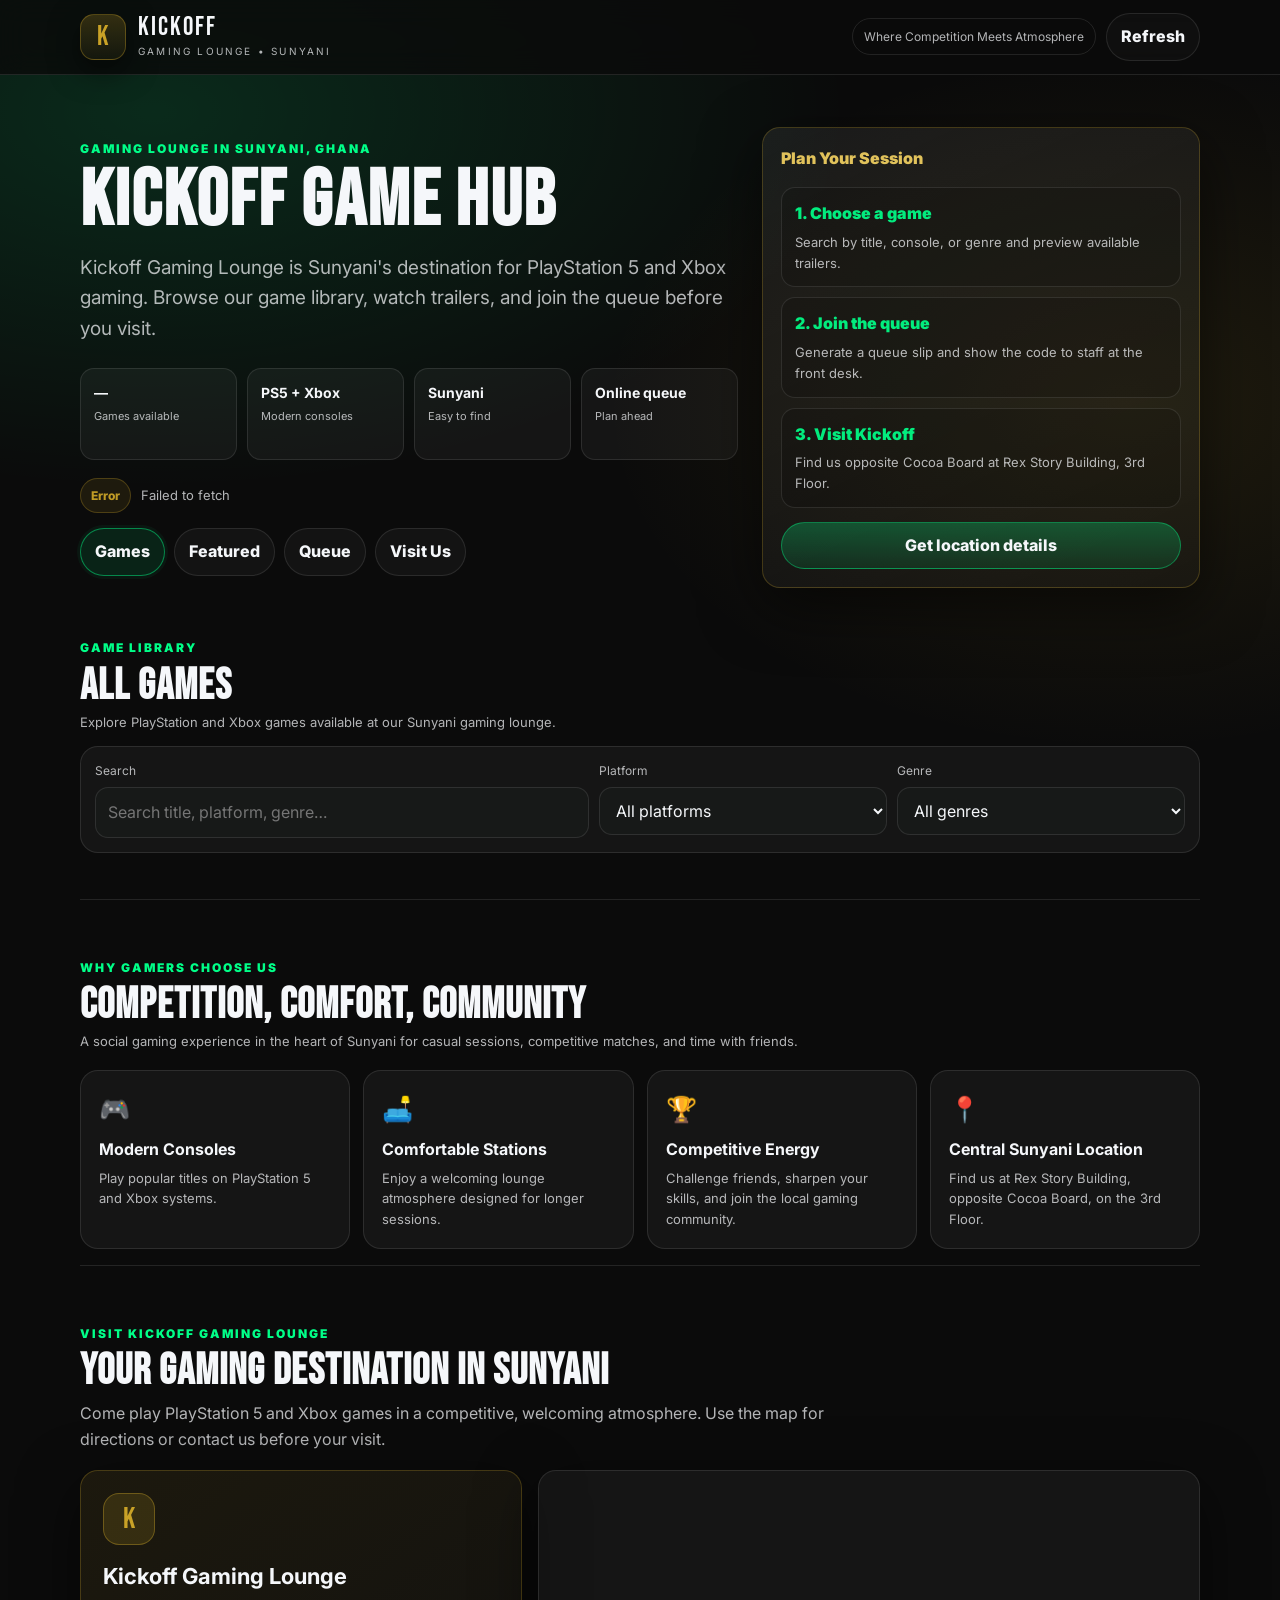
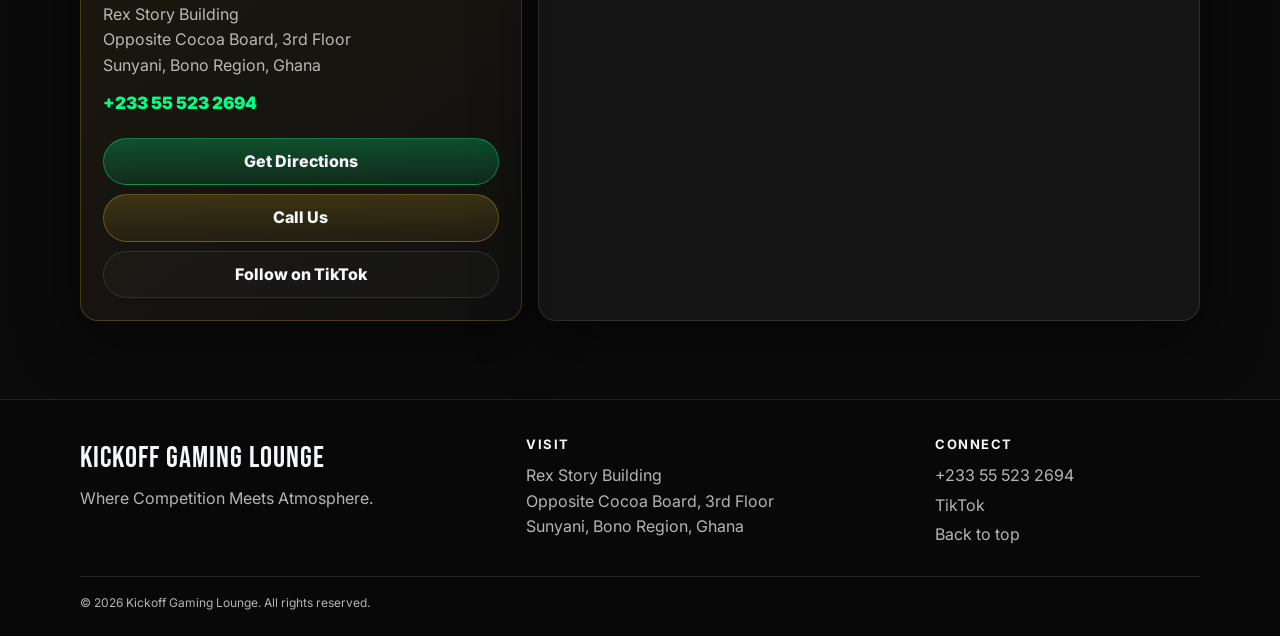
==== commit 17a101a6: "Update index.html" ====
--- a/index.html
+++ b/index.html
@@ -1,7 +1,13 @@
 <!doctype html>  
 <html lang="en">
 <head>
-  <link rel="icon" href="assets/favicon.ico" sizes="any">
+  <link
+  rel="icon"
+  type="image/png"
+  sizes="48x48"
+  href="https://adu650.github.io/kickoff-game-hub/assets/favicon-48x48.png"
+>
+  <link rel="icon" href="assets/favicon.ico?v=2" sizes="any">
 <link rel="icon" type="image/png" sizes="32x32" href="assets/favicon-32x32.png">
 <link rel="icon" type="image/png" sizes="16x16" href="assets/favicon-16x16.png">
 <link rel="apple-touch-icon" sizes="180x180" href="assets/apple-touch-icon.png">
@@ -112,9 +118,9 @@
 
         <div class="heroHighlights" aria-label="Kickoff Gaming Lounge highlights">
           <div class="highlight"><strong id="gameCount">—</strong><span>Games available</span></div>
-          <div class="highlight"><strong>PS5 + Xbox ||</strong><span> Modern consoles</span></div>
-          <div class="highlight"><strong>Sunyani ||</strong><span> Easy to find</span></div>
-          <div class="highlight"><strong>Online queue ||</strong><span> Plan ahead</span></div>
+          <div class="highlight"><strong>PS5 + Xbox</strong><span> Modern consoles</span></div>
+          <div class="highlight"><strong>Sunyani</strong><span> Easy to find</span></div>
+          <div class="highlight"><strong>Online queue</strong><span> Plan ahead</span></div>
         </div>
 
         <div class="statusRow" aria-live="polite">
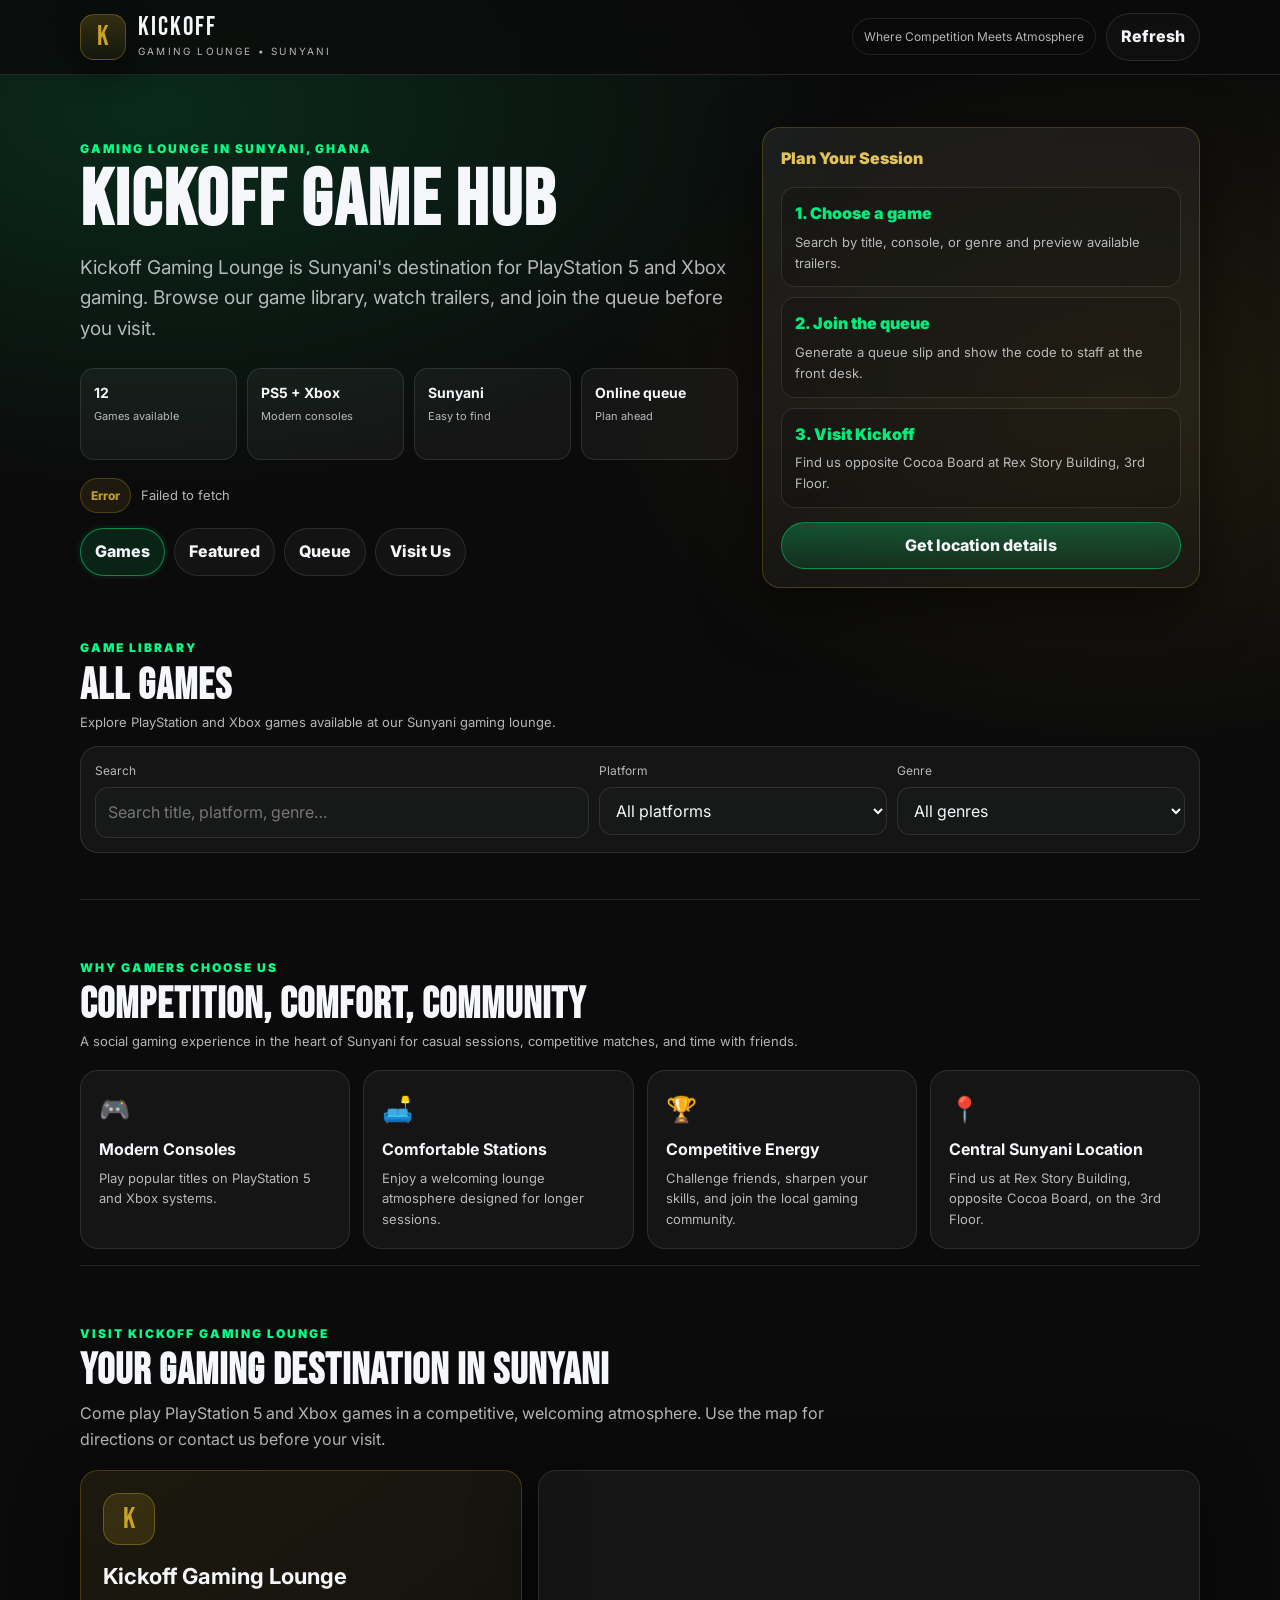
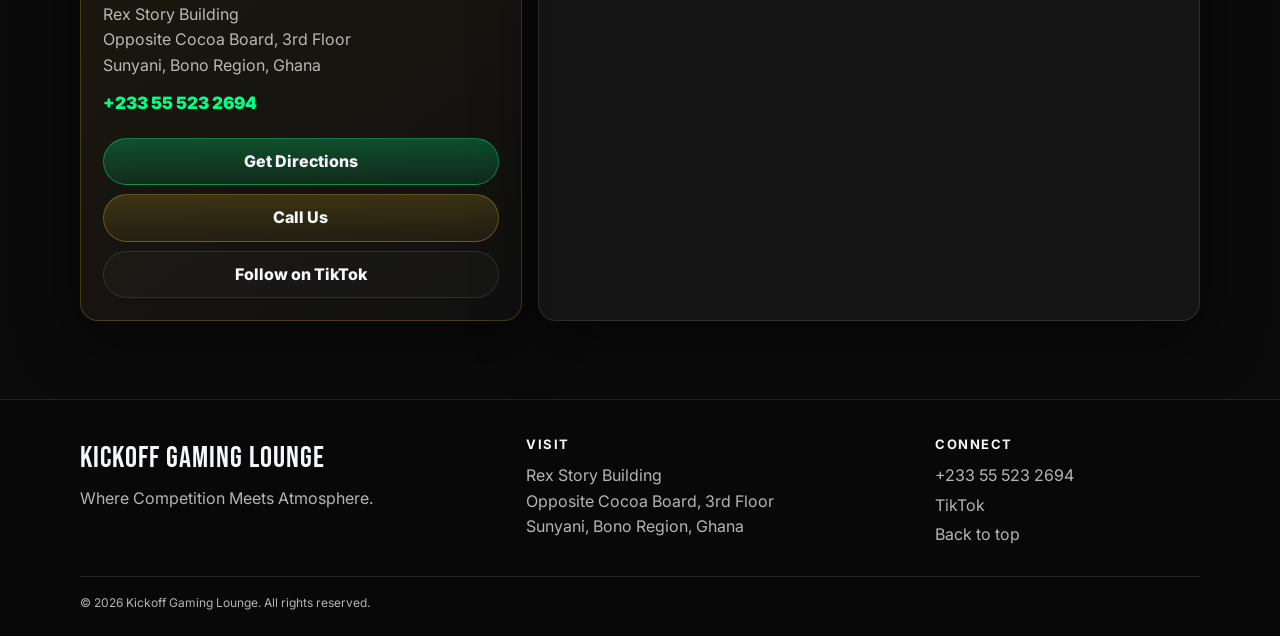
==== commit 7d6ee816: "Update game count to display available games" ====
--- a/index.html
+++ b/index.html
@@ -117,7 +117,7 @@
         </p>
 
         <div class="heroHighlights" aria-label="Kickoff Gaming Lounge highlights">
-          <div class="highlight"><strong id="gameCount">—</strong><span>Games available</span></div>
+          <div class="highlight"><strong id="gameCount">12</strong><span>Games available</span></div>
           <div class="highlight"><strong>PS5 + Xbox</strong><span> Modern consoles</span></div>
           <div class="highlight"><strong>Sunyani</strong><span> Easy to find</span></div>
           <div class="highlight"><strong>Online queue</strong><span> Plan ahead</span></div>
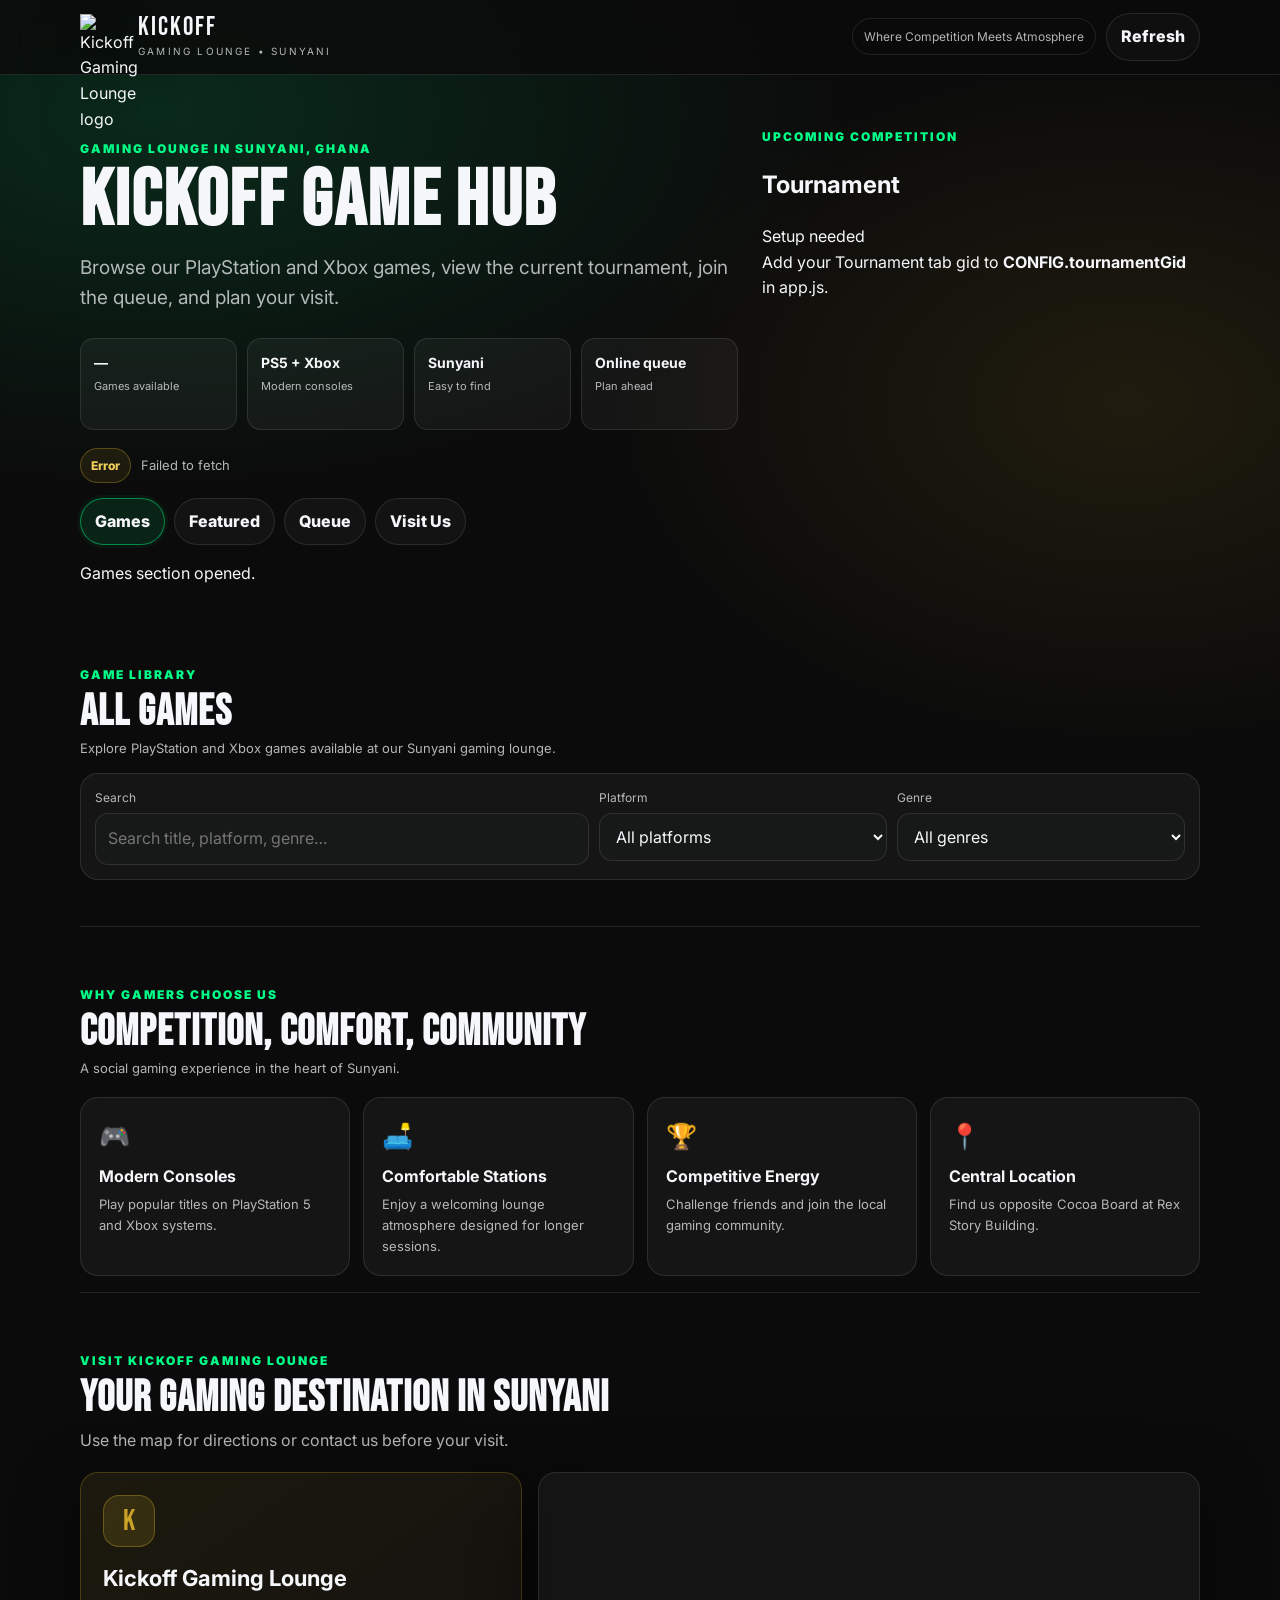
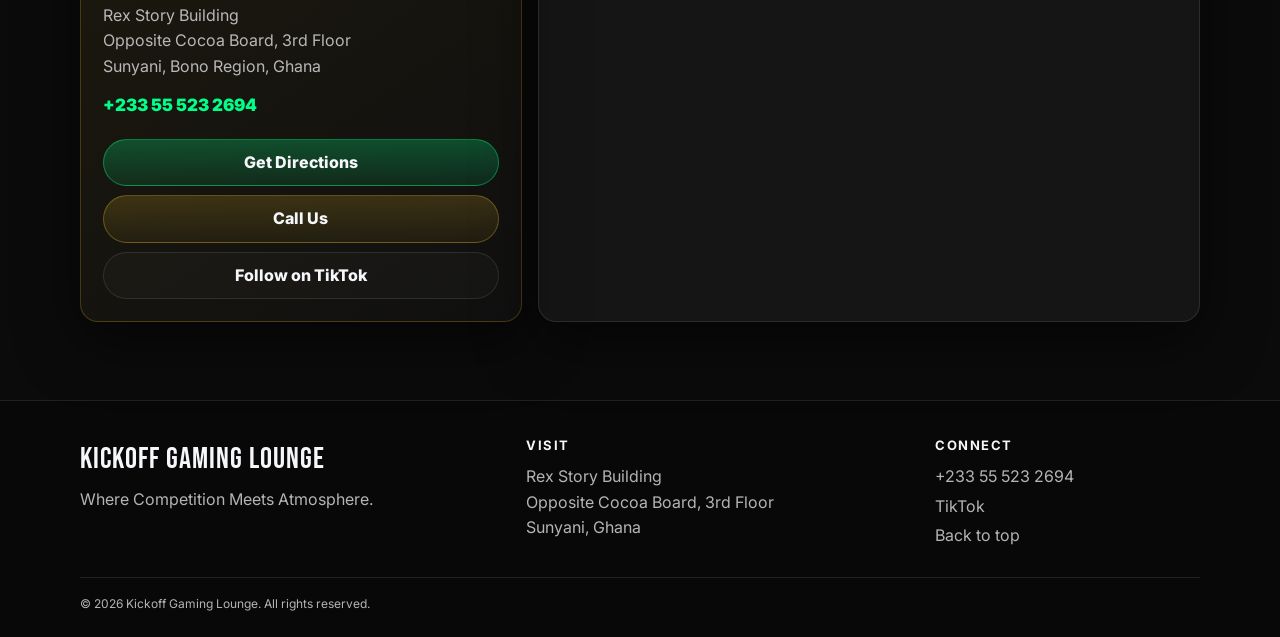
==== commit 5b97c816: "Refactor HTML meta tags and asset links Updated various meta descriptions and links for favicons and" ====
--- a/index.html
+++ b/index.html
@@ -1,44 +1,48 @@
-<!doctype html>  
+<!doctype html>
 <html lang="en">
 <head>
-  <link
-  rel="icon"
-  type="image/png"
-  sizes="48x48"
-  href="https://adu650.github.io/kickoff-game-hub/assets/favicon-48x48.png"
->
-  <link rel="icon" href="assets/favicon.ico?v=2" sizes="any">
-<link rel="icon" type="image/png" sizes="32x32" href="assets/favicon-32x32.png">
-<link rel="icon" type="image/png" sizes="16x16" href="assets/favicon-16x16.png">
-<link rel="apple-touch-icon" sizes="180x180" href="assets/apple-touch-icon.png">
-<link rel="manifest" href="assets/site.webmanifest">
-<meta name="theme-color" content="#0B0B0B">
   <meta charset="utf-8" />
   <meta name="viewport" content="width=device-width, initial-scale=1" />
 
   <title>Kickoff Gaming Lounge | PS5 & Xbox Gaming Lounge in Sunyani, Ghana</title>
-  <meta name="description" content="Visit Kickoff Gaming Lounge in Sunyani, Ghana for PlayStation 5 and Xbox gaming. Browse our game library, watch trailers, join the queue, and get directions." />
+  <meta
+    name="description"
+    content="Visit Kickoff Gaming Lounge in Sunyani, Ghana. Browse PS5 and Xbox games, see the current tournament, join the queue, and get directions."
+  />
   <meta name="robots" content="index, follow, max-image-preview:large" />
   <meta name="theme-color" content="#0B0B0B" />
   <link rel="canonical" href="https://adu650.github.io/kickoff-game-hub/" />
 
+  <link rel="icon" type="image/png" sizes="48x48" href="./assets/favicon-48x48.png?v=3" />
+  <link rel="icon" href="./assets/favicon.ico?v=3" sizes="any" />
+  <link rel="icon" type="image/png" sizes="32x32" href="./assets/favicon-32x32.png?v=3" />
+  <link rel="icon" type="image/png" sizes="16x16" href="./assets/favicon-16x16.png?v=3" />
+  <link rel="apple-touch-icon" sizes="180x180" href="./assets/apple-touch-icon.png?v=3" />
+  <link rel="manifest" href="./assets/site.webmanifest?v=3" />
+
   <meta property="og:type" content="website" />
   <meta property="og:site_name" content="Kickoff Gaming Lounge" />
   <meta property="og:title" content="Kickoff Gaming Lounge | Gaming Center in Sunyani, Ghana" />
-  <meta property="og:description" content="Browse PS5 and Xbox games, watch trailers, join the queue, and find Kickoff Gaming Lounge in Sunyani." />
+  <meta
+    property="og:description"
+    content="Browse PS5 and Xbox games, see upcoming tournaments, join the queue, and find Kickoff Gaming Lounge in Sunyani."
+  />
   <meta property="og:url" content="https://adu650.github.io/kickoff-game-hub/" />
   <meta property="og:image" content="https://adu650.github.io/kickoff-game-hub/assets/logo.png" />
   <meta property="og:locale" content="en_GH" />
 
   <meta name="twitter:card" content="summary_large_image" />
   <meta name="twitter:title" content="Kickoff Gaming Lounge | Sunyani" />
-  <meta name="twitter:description" content="Explore our PS5 and Xbox game library, watch clips, and join the queue before you visit." />
+  <meta name="twitter:description" content="Explore our game library, tournament, queue, and location." />
   <meta name="twitter:image" content="https://adu650.github.io/kickoff-game-hub/assets/logo.png" />
 
   <link rel="preconnect" href="https://fonts.googleapis.com" />
   <link rel="preconnect" href="https://fonts.gstatic.com" crossorigin />
-  <link href="https://fonts.googleapis.com/css2?family=Inter:wght@400;600;700;800&family=Bebas+Neue&display=swap" rel="stylesheet" />
-  <link rel="stylesheet" href="./style.css" />
+  <link
+    href="https://fonts.googleapis.com/css2?family=Inter:wght@400;600;700;800&family=Bebas+Neue&display=swap"
+    rel="stylesheet"
+  />
+  <link rel="stylesheet" href="./style.css?v=3" />
 
   <script type="application/ld+json">
   {
@@ -46,7 +50,7 @@
     "@type": "EntertainmentBusiness",
     "@id": "https://adu650.github.io/kickoff-game-hub/#business",
     "name": "Kickoff Gaming Lounge",
-    "description": "A PlayStation 5 and Xbox gaming lounge / gaming center in Sunyani, Ghana where customers can browse games, watch trailers, and join the queue. We serve Sunyani, Fiapre, Odumasi, Penkwasi, Abesim, Kotoklom area. Come to play games like EAFC26, Fifa games, Fifa gaming, GTA games.",
+    "description": "A PlayStation 5 and Xbox gaming lounge in Sunyani, Ghana.",
     "url": "https://adu650.github.io/kickoff-game-hub/",
     "telephone": "+233555232694",
     "image": "https://adu650.github.io/kickoff-game-hub/assets/logo.png",
@@ -63,7 +67,6 @@
       "latitude": 7.332206613238693,
       "longitude": -2.330150925514573
     },
-    "hasMap": "https://www.google.com/maps/search/?api=1&query=7.332206613238693,-2.330150925514573",
     "sameAs": [
       "https://www.tiktok.com/@kickoffgaminggh"
     ]
@@ -73,6 +76,7 @@
 
 <body>
   <a class="skipLink" href="#mainContent">Skip to main content</a>
+  <div id="top"></div>
 
   <header class="topbar">
     <div class="container topbar__inner">
@@ -84,11 +88,7 @@
             alt="Kickoff Gaming Lounge logo"
             width="46"
             height="46"
-            onerror="this.style.display='none';document.getElementById('fallbackMark').style.display='grid';"
           />
-          <div id="fallbackMark" class="brand__mark" aria-hidden="true" style="display:none;">
-            <span class="brand__k">K</span>
-          </div>
         </div>
 
         <div class="brand__text">
@@ -99,12 +99,10 @@
 
       <div class="topbar__right">
         <span class="tagline">Where Competition Meets Atmosphere</span>
-        <button id="refreshBtn" class="btn btn--ghost" type="button" aria-label="Refresh game list">Refresh</button>
+        <button id="refreshBtn" class="btn btn--ghost" type="button">Refresh</button>
       </div>
     </div>
   </header>
-
-  <div id="top"></div>
 
   <section class="hero" aria-labelledby="heroTitle">
     <div class="container hero__inner">
@@ -112,64 +110,82 @@
         <p class="eyebrow">Gaming lounge in Sunyani, Ghana</p>
         <h1 id="heroTitle" class="hero__title">Kickoff Game Hub</h1>
         <p class="hero__desc">
-          Kickoff Gaming Lounge is Sunyani's destination for PlayStation 5 and Xbox gaming.
-          Browse our game library, watch trailers, and join the queue before you visit.
+          Browse our PlayStation and Xbox games, view the current tournament,
+          join the queue, and plan your visit.
         </p>
 
         <div class="heroHighlights" aria-label="Kickoff Gaming Lounge highlights">
-          <div class="highlight"><strong id="gameCount">12</strong><span>Games available</span></div>
-          <div class="highlight"><strong>PS5 + Xbox</strong><span> Modern consoles</span></div>
-          <div class="highlight"><strong>Sunyani</strong><span> Easy to find</span></div>
-          <div class="highlight"><strong>Online queue</strong><span> Plan ahead</span></div>
+          <div class="highlight">
+            <strong id="gameCount">—</strong>
+            <span>Games available</span>
+          </div>
+          <div class="highlight">
+            <strong>PS5 + Xbox</strong>
+            <span>Modern consoles</span>
+          </div>
+          <div class="highlight">
+            <strong>Sunyani</strong>
+            <span>Easy to find</span>
+          </div>
+          <div class="highlight">
+            <strong>Online queue</strong>
+            <span>Plan ahead</span>
+          </div>
         </div>
 
         <div class="statusRow" aria-live="polite">
           <span id="dataPill" class="pill">Loading…</span>
-          <span id="statusText" class="statusText">Fetching the latest game list.</span>
+          <span id="statusText" class="statusText">Fetching the latest information.</span>
         </div>
 
         <nav class="nav" aria-label="Game hub sections">
           <button id="navGames" class="nav__btn active" data-view="games" type="button">Games</button>
           <button id="navFeatured" class="nav__btn" data-view="featured" type="button">Featured</button>
           <button id="navAppointments" class="nav__btn" data-view="appointments" type="button">Queue</button>
-          <button id="navVisit" class="nav__btn" type="button">Visit Us</button>
+          <button id="navVisit" class="nav__btn" data-scroll-target="visit-us" type="button">Visit Us</button>
         </nav>
-      </div>
-
-      <aside class="heroCard" aria-label="Plan your visit">
-        <div class="heroCard__title">Plan Your Session</div>
-        <div class="heroCard__body">
-          <div class="quick">
-            <div class="quick__label">1. Choose a game</div>
-            <div class="quick__text">Search by title, console, or genre and preview available trailers.</div>
-          </div>
-          <div class="quick">
-            <div class="quick__label">2. Join the queue</div>
-            <div class="quick__text">Generate a queue slip and show the code to staff at the front desk.</div>
-          </div>
-          <div class="quick">
-            <div class="quick__label">3. Visit Kickoff</div>
-            <div class="quick__text">Find us opposite Cocoa Board at Rex Story Building, 3rd Floor.</div>
-          </div>
-          <a class="btn btn--primary heroCard__cta" href="#visit-us">Get location details</a>
+
+        <p id="navFeedback" class="navFeedback" aria-live="polite"></p>
+      </div>
+
+      <aside id="tournamentCard" class="tournamentCard" aria-labelledby="tournamentHeading" aria-live="polite">
+        <div class="tournamentCard__header">
+          <div>
+            <p class="sectionKicker">Upcoming competition</p>
+            <h2 id="tournamentHeading" class="tournamentCard__title">Tournament</h2>
+          </div>
+          <span id="tournamentStatus" class="tournamentStatus">Loading</span>
+        </div>
+
+        <div id="tournamentContent" class="tournamentCard__content">
+          <div class="tournamentEmpty">
+            Loading the current tournament from Google Sheets…
+          </div>
         </div>
       </aside>
     </div>
   </section>
 
   <main id="mainContent" class="container">
-    <section id="viewGames" aria-labelledby="allGamesTitle">
+    <section id="viewGames" class="viewSection" aria-labelledby="allGamesTitle">
       <div class="panelHead">
         <div>
           <p class="sectionKicker">Game library</p>
           <h2 id="allGamesTitle" class="panelHead__title">All Games</h2>
-          <p class="muted">Explore PlayStation and Xbox games available at our Sunyani gaming lounge.</p>
+          <p class="muted">
+            Explore PlayStation and Xbox games available at our Sunyani gaming lounge.
+          </p>
         </div>
 
         <div class="filters" role="search" aria-label="Filter games">
           <div class="field">
             <label for="searchInput">Search</label>
-            <input id="searchInput" type="search" placeholder="Search title, platform, genre…" autocomplete="off" />
+            <input
+              id="searchInput"
+              type="search"
+              placeholder="Search title, platform, genre…"
+              autocomplete="off"
+            />
           </div>
 
           <div class="field">
@@ -196,7 +212,7 @@
       <div id="gamesGrid" class="grid" aria-live="polite"></div>
     </section>
 
-    <section id="viewFeatured" hidden aria-labelledby="featuredTitle">
+    <section id="viewFeatured" class="viewSection" hidden aria-labelledby="featuredTitle">
       <div class="panelHead">
         <div>
           <p class="sectionKicker">Staff picks</p>
@@ -204,22 +220,24 @@
           <p class="muted">Popular and recommended games selected by the Kickoff team.</p>
         </div>
       </div>
+
       <div id="featuredGrid" class="grid" aria-live="polite"></div>
     </section>
 
-    <section id="viewAppointments" hidden aria-labelledby="queueTitle">
+    <section id="viewAppointments" class="viewSection" hidden aria-labelledby="queueTitle">
       <div class="panelHead">
         <div>
           <p class="sectionKicker">Save your place</p>
           <h2 id="queueTitle" class="panelHead__title">Join the Queue</h2>
-          <p class="muted">Generate a queue code, then show it to staff when you arrive. Staff will assign an available station.</p>
+          <p class="muted">Generate a queue code and show it to staff when you arrive.</p>
         </div>
       </div>
 
       <div class="queuePanel">
         <div class="queueWrap">
-          <button id="joinQueueBtn" class="btn btn--primary" type="button">Generate Queue Slip</button>
-          <button id="bookBtn" class="btn btn--secondary" type="button">Reserve a Time (Soon)</button>
+          <button id="joinQueueBtn" class="btn btn--primary" type="button">
+            Generate Queue Slip
+          </button>
         </div>
 
         <div id="queueSlip" class="slip" hidden aria-live="polite">
@@ -235,14 +253,33 @@
       <div class="sectionHeading">
         <p class="sectionKicker">Why gamers choose us</p>
         <h2 id="whyTitle" class="panelHead__title">Competition, Comfort, Community</h2>
-        <p class="muted">A social gaming experience in the heart of Sunyani for casual sessions, competitive matches, and time with friends.</p>
+        <p class="muted">A social gaming experience in the heart of Sunyani.</p>
       </div>
 
       <div class="benefitGrid">
-        <article class="benefitCard"><span aria-hidden="true">🎮</span><h3>Modern Consoles</h3><p>Play popular titles on PlayStation 5 and Xbox systems.</p></article>
-        <article class="benefitCard"><span aria-hidden="true">🛋️</span><h3>Comfortable Stations</h3><p>Enjoy a welcoming lounge atmosphere designed for longer sessions.</p></article>
-        <article class="benefitCard"><span aria-hidden="true">🏆</span><h3>Competitive Energy</h3><p>Challenge friends, sharpen your skills, and join the local gaming community.</p></article>
-        <article class="benefitCard"><span aria-hidden="true">📍</span><h3>Central Sunyani Location</h3><p>Find us at Rex Story Building, opposite Cocoa Board, on the 3rd Floor.</p></article>
+        <article class="benefitCard">
+          <span aria-hidden="true">🎮</span>
+          <h3>Modern Consoles</h3>
+          <p>Play popular titles on PlayStation 5 and Xbox systems.</p>
+        </article>
+
+        <article class="benefitCard">
+          <span aria-hidden="true">🛋️</span>
+          <h3>Comfortable Stations</h3>
+          <p>Enjoy a welcoming lounge atmosphere designed for longer sessions.</p>
+        </article>
+
+        <article class="benefitCard">
+          <span aria-hidden="true">🏆</span>
+          <h3>Competitive Energy</h3>
+          <p>Challenge friends and join the local gaming community.</p>
+        </article>
+
+        <article class="benefitCard">
+          <span aria-hidden="true">📍</span>
+          <h3>Central Location</h3>
+          <p>Find us opposite Cocoa Board at Rex Story Building.</p>
+        </article>
       </div>
     </section>
 
@@ -250,26 +287,42 @@
       <div class="sectionHeading">
         <p class="sectionKicker">Visit Kickoff Gaming Lounge</p>
         <h2 id="visitTitle" class="panelHead__title">Your Gaming Destination in Sunyani</h2>
-        <p class="visitIntro">Come play PlayStation 5 and Xbox games in a competitive, welcoming atmosphere. Use the map for directions or contact us before your visit.</p>
+        <p class="visitIntro">Use the map for directions or contact us before your visit.</p>
       </div>
 
       <div class="visitGrid">
         <article class="businessCard">
           <div class="businessCard__icon" aria-hidden="true">K</div>
-          <div>
-            <h3>Kickoff Gaming Lounge</h3>
-            <address>
-              Rex Story Building<br />
-              Opposite Cocoa Board, 3rd Floor<br />
-              Sunyani, Bono Region, Ghana
-            </address>
-            <a class="businessPhone" href="tel:+233555232694">+233 55 523 2694</a>
-          </div>
+          <h3>Kickoff Gaming Lounge</h3>
+
+          <address>
+            Rex Story Building<br />
+            Opposite Cocoa Board, 3rd Floor<br />
+            Sunyani, Bono Region, Ghana
+          </address>
+
+          <a class="businessPhone" href="tel:+233555232694">+233 55 523 2694</a>
 
           <div class="visitActions">
-            <a class="btn btn--primary" data-track="directions" href="https://www.google.com/maps/search/?api=1&query=7.332206613238693%2C-2.330150925514573" target="_blank" rel="noopener noreferrer">Get Directions</a>
-            <a class="btn btn--secondary" data-track="call" href="tel:+233555232694">Call Us</a>
-            <a class="btn btn--ghost" data-track="tiktok" href="https://www.tiktok.com/@kickoffgaminggh?_r=1&_t=ZT-98RaZBGVE1m" target="_blank" rel="noopener noreferrer">Follow on TikTok</a>
+            <a
+              class="btn btn--primary"
+              href="https://www.google.com/maps/search/?api=1&query=7.332206613238693%2C-2.330150925514573"
+              target="_blank"
+              rel="noopener noreferrer"
+            >
+              Get Directions
+            </a>
+
+            <a class="btn btn--secondary" href="tel:+233555232694">Call Us</a>
+
+            <a
+              class="btn btn--ghost"
+              href="https://www.tiktok.com/@kickoffgaminggh?_r=1&_t=ZT-98RaZBGVE1m"
+              target="_blank"
+              rel="noopener noreferrer"
+            >
+              Follow on TikTok
+            </a>
           </div>
         </article>
 
@@ -279,11 +332,11 @@
             src="https://www.google.com/maps/embed?pb=!1m18!1m12!1m3!1d3957.1930230260978!2d-2.330150925514573!3d7.332206613238693!2m3!1f0!2f0!3f0!3m2!1i1024!2i768!4f13.1!3m3!1m2!1s0xfdac9b77baa731f%3A0x10f8fbfc112bd12e!2sKickoff%20Gaming%20Lounge!5e0!3m2!1sen!2sus!4v1785349473867!5m2!1sen!2sus"
             width="600"
             height="450"
-            style="border:0;"
+            style="border:0"
             allowfullscreen
             loading="lazy"
-            referrerpolicy="strict-origin-when-cross-origin">
-          </iframe>
+            referrerpolicy="strict-origin-when-cross-origin"
+          ></iframe>
         </div>
       </div>
     </section>
@@ -298,13 +351,25 @@
 
       <div>
         <h2 class="footer__heading">Visit</h2>
-        <p>Rex Story Building<br />Opposite Cocoa Board, 3rd Floor<br />Sunyani, Bono Region, Ghana</p>
+        <p>
+          Rex Story Building<br />
+          Opposite Cocoa Board, 3rd Floor<br />
+          Sunyani, Ghana
+        </p>
       </div>
 
       <div>
         <h2 class="footer__heading">Connect</h2>
         <p><a href="tel:+233555232694">+233 55 523 2694</a></p>
-        <p><a href="https://www.tiktok.com/@kickoffgaminggh?_r=1&_t=ZT-98RaZBGVE1m" target="_blank" rel="noopener noreferrer">TikTok</a></p>
+        <p>
+          <a
+            href="https://www.tiktok.com/@kickoffgaminggh"
+            target="_blank"
+            rel="noopener noreferrer"
+          >
+            TikTok
+          </a>
+        </p>
         <p><a href="#top">Back to top</a></p>
       </div>
     </div>
@@ -316,18 +381,27 @@
 
   <div id="trailerModal" class="modal" aria-hidden="true">
     <div id="modalBackdrop" class="modal__backdrop"></div>
-    <div class="modal__dialog" role="dialog" aria-modal="true" aria-labelledby="modalTitle" tabindex="-1">
+
+    <div
+      class="modal__dialog"
+      role="dialog"
+      aria-modal="true"
+      aria-labelledby="modalTitle"
+      tabindex="-1"
+    >
       <div class="modal__head">
         <div>
           <div id="modalTitle" class="modal__title">Trailer</div>
           <div id="modalMeta" class="modal__meta"></div>
         </div>
+
         <button id="closeModalBtn" class="btn btn--ghost" type="button">Close</button>
       </div>
+
       <div id="videoWrap" class="modal__video"></div>
     </div>
   </div>
 
-  <script src="./app.js" defer></script>
+  <script src="./app.js?v=3" defer></script>
 </body>
 </html>
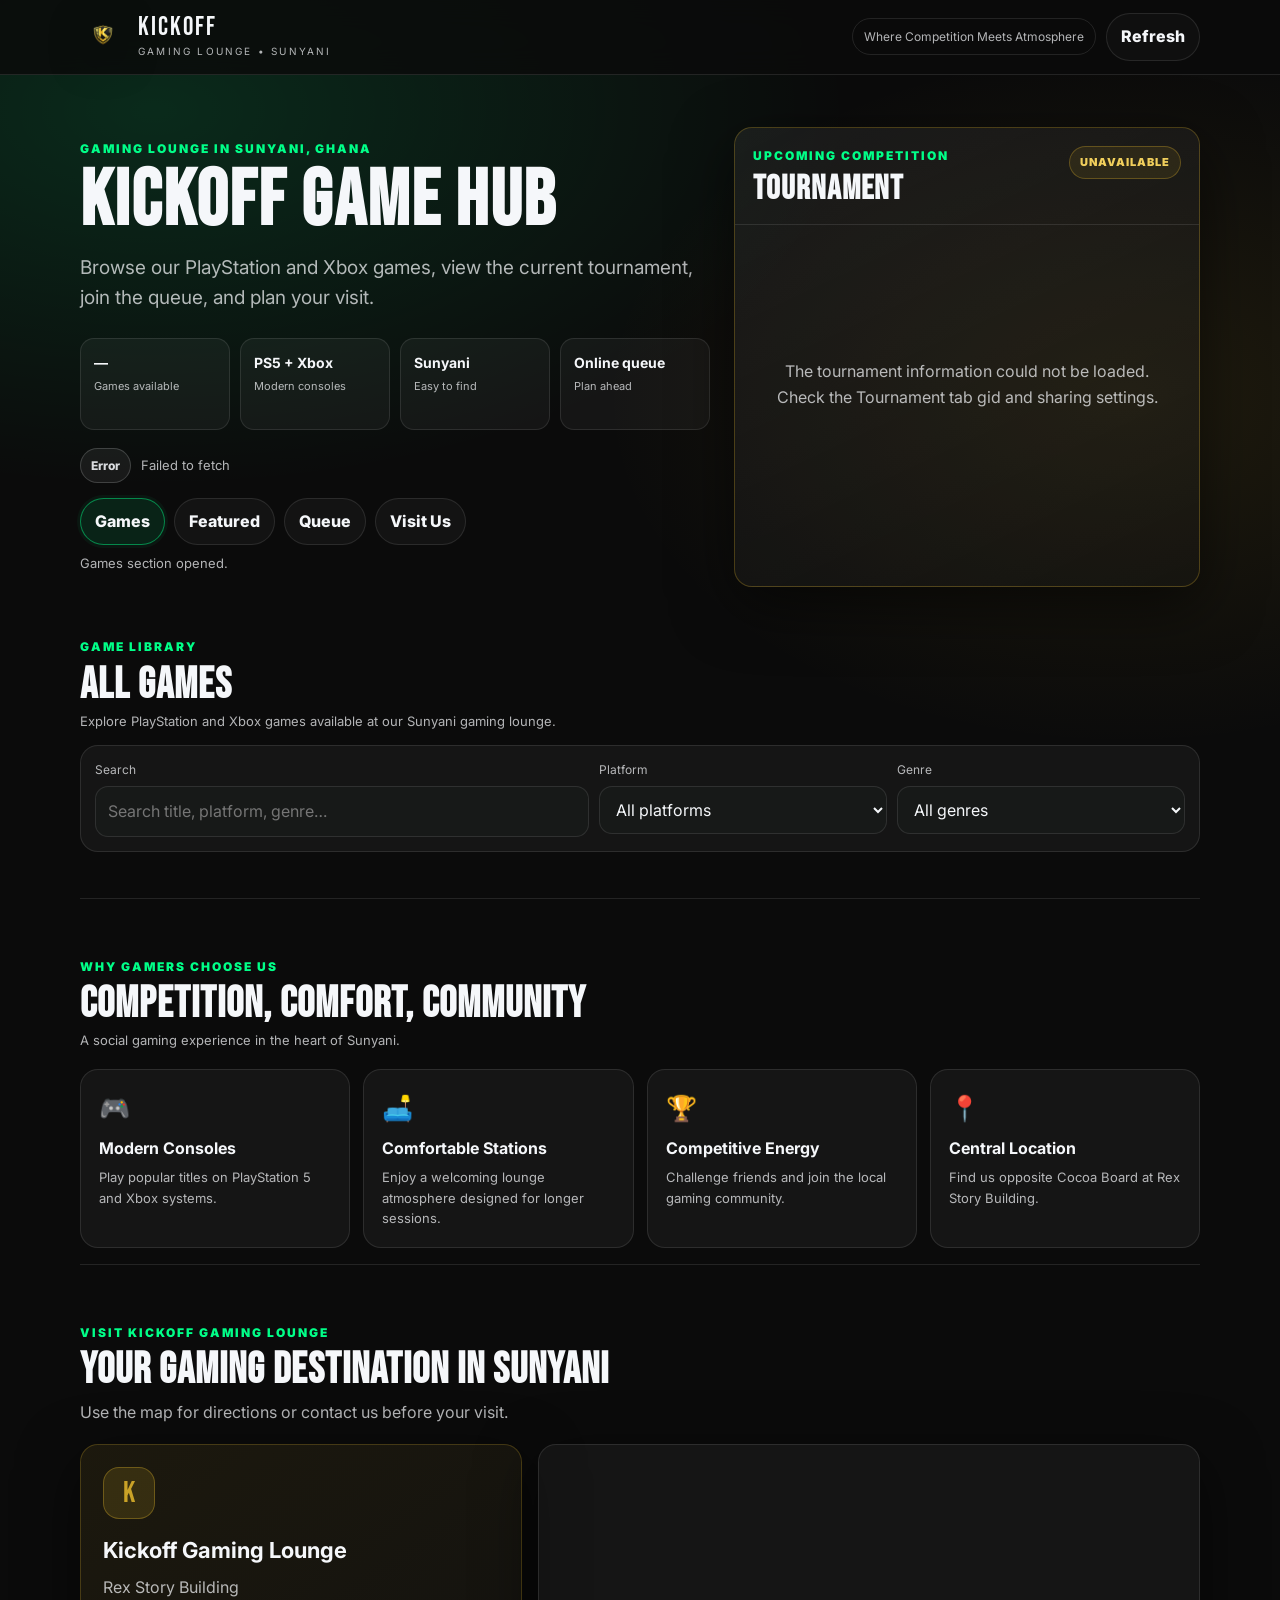
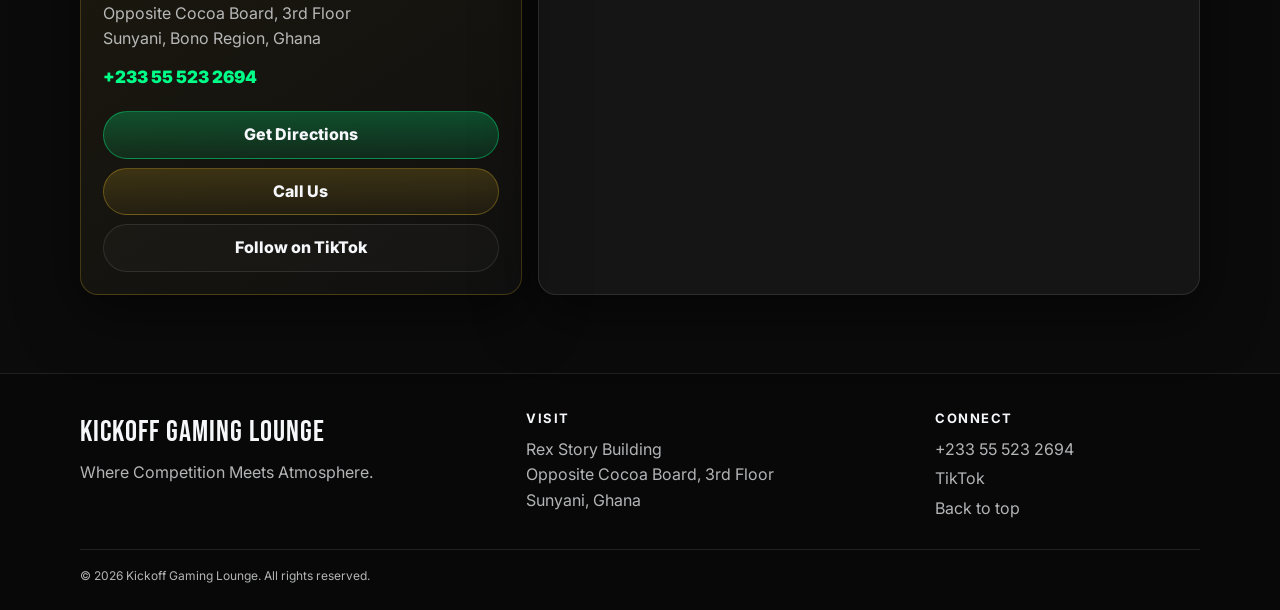
==== commit 1567c370: "Increase logo dimensions in index.html" ====
--- a/index.html
+++ b/index.html
@@ -86,8 +86,8 @@
             class="brand__logo"
             src="./assets/logo.png"
             alt="Kickoff Gaming Lounge logo"
-            width="46"
-            height="46"
+            width="64"
+            height="64"
           />
         </div>
 
--- a/style.css
+++ b/style.css
@@ -1,176 +1,1159 @@
-:root{
-  --black:#0b0b0b;
-  --black-soft:#111412;
-  --green:#00ff88;
-  --green-soft:rgba(0,255,136,.12);
-  --gold:#c9a227;
-  --gold-soft:rgba(201,162,39,.12);
-  --white:#f5f7fa;
-  --panel:rgba(255,255,255,.045);
-  --panel-strong:rgba(255,255,255,.075);
-  --stroke:rgba(255,255,255,.10);
-  --muted:rgba(245,247,250,.72);
-  --shadow:0 18px 60px rgba(0,0,0,.55);
-  --radius:18px;
-  --radius-sm:14px;
-}
-
-*{box-sizing:border-box}
-html{scroll-behavior:smooth;scroll-padding-top:92px}
-body{
-  min-height:100%;
-  margin:0;
-  color:var(--white);
-  font-family:Inter,system-ui,-apple-system,"Segoe UI",Roboto,Arial,sans-serif;
-  line-height:1.6;
+:root {
+  --black: #0b0b0b;
+  --black-soft: #111412;
+  --green: #00ff88;
+  --green-soft: rgba(0, 255, 136, 0.12);
+  --gold: #c9a227;
+  --gold-soft: rgba(201, 162, 39, 0.12);
+  --white: #f5f7fa;
+  --panel: rgba(255, 255, 255, 0.045);
+  --panel-strong: rgba(255, 255, 255, 0.075);
+  --stroke: rgba(255, 255, 255, 0.1);
+  --muted: rgba(245, 247, 250, 0.72);
+  --shadow: 0 18px 60px rgba(0, 0, 0, 0.55);
+  --radius: 18px;
+  --radius-sm: 14px;
+}
+
+* {
+  box-sizing: border-box;
+}
+
+html {
+  scroll-behavior: smooth;
+  scroll-padding-top: 96px;
+}
+
+body {
+  min-height: 100%;
+  margin: 0;
+  color: var(--white);
+  font-family: Inter, system-ui, -apple-system, "Segoe UI", Roboto, Arial, sans-serif;
+  line-height: 1.6;
   background:
-    radial-gradient(1200px 650px at 12% 5%,rgba(0,255,136,.13),transparent 58%),
-    radial-gradient(900px 600px at 88% 18%,rgba(201,162,39,.11),transparent 58%),
+    radial-gradient(1200px 650px at 12% 5%, rgba(0, 255, 136, 0.13), transparent 58%),
+    radial-gradient(900px 600px at 88% 18%, rgba(201, 162, 39, 0.11), transparent 58%),
     var(--black);
 }
-body.modalOpen{overflow:hidden}
-a{color:inherit}
-button,input,select{font:inherit}
-button,a{touch-action:manipulation}
-[hidden]{display:none!important}
-
-.container{width:min(1120px,92vw);margin-inline:auto}
-.skipLink{position:fixed;left:12px;top:-60px;z-index:999;padding:10px 14px;border-radius:10px;background:var(--green);color:#05110b;font-weight:900;text-decoration:none}
-.skipLink:focus{top:12px}
-
-.topbar{position:sticky;top:0;z-index:50;background:rgba(11,11,11,.80);backdrop-filter:blur(14px);border-bottom:1px solid var(--stroke)}
-.topbar__inner{display:flex;align-items:center;justify-content:space-between;gap:14px;padding:13px 0}
-.brand{display:flex;align-items:center;gap:12px;text-decoration:none}
-.brand__logoWrap,.brand__logo{width:46px;height:46px}
-.brand__logo{object-fit:contain;filter:drop-shadow(0 10px 22px rgba(0,0,0,.55))}
-.brand__mark{width:46px;height:46px;border-radius:14px;place-items:center;background:linear-gradient(180deg,rgba(201,162,39,.22),rgba(201,162,39,.06));border:1px solid rgba(201,162,39,.35);box-shadow:0 10px 30px rgba(0,0,0,.55)}
-.brand__k,.brand__name,.hero__title,.panelHead__title,.footer__brand{font-family:"Bebas Neue",Inter,sans-serif}
-.brand__k{font-size:28px;color:var(--gold);letter-spacing:1px}
-.brand__name{font-size:26px;letter-spacing:2px;line-height:1}
-.brand__sub{margin-top:2px;font-size:10px;letter-spacing:2.2px;text-transform:uppercase;color:rgba(245,247,250,.72)}
-.topbar__right{display:flex;gap:10px;align-items:center}
-.tagline{display:none;font-size:12px;color:var(--muted);border:1px solid var(--stroke);padding:8px 11px;border-radius:999px}
-
-.btn,.nav__btn,.primary,.secondary{display:inline-flex;align-items:center;justify-content:center;border-radius:999px;padding:10px 14px;border:1px solid var(--stroke);background:rgba(255,255,255,.035);color:var(--white);cursor:pointer;font-weight:800;text-decoration:none;transition:transform .15s ease,border-color .15s ease,background .15s ease,box-shadow .15s ease}
-.btn:hover,.nav__btn:hover,.primary:hover,.secondary:hover{transform:translateY(-1px);border-color:rgba(0,255,136,.42)}
-.btn:focus-visible,.nav__btn:focus-visible,.primary:focus-visible,.secondary:focus-visible,input:focus-visible,select:focus-visible,a:focus-visible{outline:3px solid rgba(0,255,136,.28);outline-offset:3px}
-.btn:disabled,.primary:disabled,.secondary:disabled{opacity:.45;cursor:not-allowed;transform:none}
-.btn--ghost{background:rgba(255,255,255,.025)}
-.btn--primary,.primary{background:linear-gradient(180deg,rgba(0,255,136,.25),rgba(0,255,136,.10));border-color:rgba(0,255,136,.38)}
-.btn--secondary,.secondary{background:linear-gradient(180deg,rgba(201,162,39,.22),rgba(201,162,39,.08));border-color:rgba(201,162,39,.38)}
-
-.hero{padding:52px 0 28px}
-.hero__inner{display:grid;grid-template-columns:minmax(0,1.2fr) minmax(300px,.8fr);gap:24px;align-items:stretch}
-.hero__content{padding:12px 0}
-.eyebrow,.sectionKicker{margin:0 0 7px;color:var(--green);font-size:12px;font-weight:900;letter-spacing:2px;text-transform:uppercase}
-.hero__title{font-size:clamp(48px,7vw,78px);line-height:.95;letter-spacing:2px;margin:0 0 14px}
-.hero__desc{max-width:760px;margin:0;color:var(--muted);font-size:clamp(16px,2vw,19px)}
-.heroHighlights{display:grid;grid-template-columns:repeat(4,1fr);gap:10px;margin:24px 0 18px}
-.highlight{min-height:92px;padding:13px;border:1px solid var(--stroke);border-radius:var(--radius-sm);background:var(--panel)}
-.highlight strong,.highlight span{display:block}
-.highlight strong{color:var(--white);font-size:14px}
-.highlight span{margin-top:4px;color:var(--muted);font-size:11px}
-.statusRow{display:flex;flex-wrap:wrap;gap:10px;align-items:center;margin:10px 0 15px}
-.pill{display:inline-flex;padding:7px 10px;border-radius:999px;border:1px solid rgba(245,247,250,.18);background:rgba(245,247,250,.06);color:rgba(245,247,250,.88);font-weight:800;font-size:12px}
-.pill[data-kind="ok"]{border-color:rgba(0,255,136,.28);background:rgba(0,255,136,.10);color:rgba(0,255,136,.95)}
-.pill[data-kind="warn"]{border-color:rgba(201,162,39,.35);background:rgba(201,162,39,.10);color:#f1cf5c}
-.statusText{color:var(--muted);font-size:13px}
-.nav{display:flex;gap:9px;flex-wrap:wrap}
-.nav__btn.active{border-color:rgba(0,255,136,.46);background:rgba(0,255,136,.10);box-shadow:0 0 0 3px rgba(0,255,136,.05)}
-
-.heroCard{background:linear-gradient(155deg,rgba(255,255,255,.065),rgba(255,255,255,.025));border:1px solid rgba(201,162,39,.26);border-radius:var(--radius);box-shadow:var(--shadow);overflow:hidden}
-.heroCard__title{padding:18px 18px 0;font-weight:900;color:rgba(233,201,94,.96)}
-.heroCard__body{padding:16px 18px 18px}
-.quick{padding:13px;border:1px solid var(--stroke);background:rgba(0,0,0,.16);border-radius:var(--radius-sm)}
-.quick+.quick{margin-top:10px}
-.quick__label{font-weight:900;color:rgba(0,255,136,.92)}
-.quick__text{margin-top:5px;color:var(--muted);font-size:13px}
-.heroCard__cta{width:100%;margin-top:14px}
-
-main>section{scroll-margin-top:92px}
-.panelHead{margin-top:22px;display:flex;flex-direction:column;gap:14px}
-.panelHead__title{font-size:clamp(32px,4vw,43px);line-height:1;letter-spacing:1px;margin:0}
-.muted{color:var(--muted);font-size:13px;margin:4px 0 0}
-.filters{display:grid;grid-template-columns:1.2fr .7fr .7fr;gap:10px;padding:14px;border:1px solid var(--stroke);border-radius:var(--radius);background:var(--panel)}
-.field label{display:block;font-size:12px;color:var(--muted);margin:0 0 6px}
-.field input,.field select{width:100%;padding:12px;border-radius:13px;background:#171918;border:1px solid var(--stroke);color:var(--white);outline:none}
-.field select option{background:#171918;color:var(--white)}
-
-.stations{margin-top:14px;border:1px solid rgba(0,255,136,.20);background:rgba(0,255,136,.06);border-radius:var(--radius);padding:12px}
-.stations__title{font-weight:900;color:rgba(0,255,136,.90);margin-bottom:10px}
-.stations__list{display:grid;grid-template-columns:repeat(3,1fr);gap:10px}
-.station{background:rgba(255,255,255,.03);border:1px solid var(--stroke);border-radius:14px;padding:12px}
-.station-top{display:flex;justify-content:space-between;gap:10px}.station-name{font-weight:900}.station-status{color:var(--gold);font-weight:900}
-
-.grid{margin-top:16px;display:grid;gap:15px;padding-bottom:30px;grid-template-columns:repeat(auto-fit,minmax(230px,1fr))}
-.game{display:flex;flex-direction:column;border-radius:var(--radius);background:rgba(255,255,255,.035);border:1px solid var(--stroke);overflow:hidden;transition:transform .16s ease,border-color .16s ease,box-shadow .16s ease}
-.game:hover{transform:translateY(-3px);border-color:rgba(0,255,136,.38);box-shadow:0 16px 50px rgba(0,0,0,.48)}
-.game-thumb{width:100%;aspect-ratio:16/9;background:rgba(0,0,0,.35);display:grid;place-items:center;border-bottom:1px solid var(--stroke);overflow:hidden}
-.game-thumb img{width:100%;height:100%;object-fit:cover;display:block;transition:transform .25s ease}
-.game:hover .game-thumb img{transform:scale(1.025)}
-.thumb-fallback{padding:12px;text-align:center;font-weight:800;color:rgba(245,247,250,.85)}
-.game-info{padding:13px;display:flex;flex-direction:column;gap:11px;flex:1}
-.game-title{font-weight:900;font-size:16px;line-height:1.25;margin:0}
-.badges{display:flex;flex-wrap:wrap;gap:7px}
-.badge{font-size:10px;padding:6px 9px;border-radius:999px;border:1px solid var(--stroke);background:rgba(255,255,255,.03);color:rgba(245,247,250,.78);font-weight:800}
-.badge.accent{border-color:rgba(0,255,136,.35);background:rgba(0,255,136,.08);color:rgba(0,255,136,.95)}
-.badge--new{border-color:rgba(0,255,136,.55);background:var(--green);color:#05110b}
-.badge--popular{border-color:rgba(201,162,39,.55);background:var(--gold);color:#151005}
-.badge--tag{border-color:rgba(255,255,255,.2);background:rgba(255,255,255,.09)}
-.game-actions{margin-top:auto;display:flex;gap:9px;flex-wrap:wrap}
-.primary,.secondary{flex:1;min-width:110px;padding:9px 11px}
-.emptyState{grid-column:1/-1;padding:24px;border:1px dashed rgba(255,255,255,.17);border-radius:var(--radius);background:var(--panel)}
-.emptyState strong{font-size:18px}.emptyState p{margin:5px 0 0;color:var(--muted)}
-
-.queuePanel{margin:16px 0 36px;padding:18px;border:1px solid var(--stroke);border-radius:var(--radius);background:linear-gradient(145deg,rgba(0,255,136,.07),rgba(255,255,255,.025))}
-.queueWrap{display:flex;flex-wrap:wrap;gap:10px;align-items:center}
-.slip{margin-top:16px;width:min(520px,100%);background:rgba(0,255,136,.07);border:1px solid rgba(0,255,136,.25);border-radius:var(--radius);padding:16px}
-.slip__label{font-weight:900;color:rgba(0,255,136,.92)}
-.slip__code{font-family:"Bebas Neue",Inter,sans-serif;font-size:48px;line-height:1;letter-spacing:5px;margin-top:9px;color:#e4c14f}
-.slip__time{margin-top:8px}
-
-.whySection,.visitSection{padding:58px 0 16px;border-top:1px solid var(--stroke)}
-.sectionHeading{max-width:760px;margin-bottom:18px}
-.visitIntro{color:var(--muted);margin:8px 0 0}
-.benefitGrid{display:grid;grid-template-columns:repeat(4,1fr);gap:13px}
-.benefitCard{padding:18px;border:1px solid var(--stroke);border-radius:var(--radius);background:var(--panel)}
-.benefitCard span{font-size:25px}.benefitCard h3{margin:8px 0 5px;font-size:16px}.benefitCard p{margin:0;color:var(--muted);font-size:13px}
-.visitGrid{display:grid;grid-template-columns:minmax(280px,.8fr) minmax(0,1.2fr);gap:16px;align-items:stretch}
-.businessCard{padding:22px;border:1px solid rgba(201,162,39,.28);border-radius:var(--radius);background:linear-gradient(145deg,rgba(201,162,39,.09),rgba(255,255,255,.025));box-shadow:var(--shadow)}
-.businessCard__icon{width:52px;height:52px;display:grid;place-items:center;border-radius:16px;background:rgba(201,162,39,.16);border:1px solid rgba(201,162,39,.38);color:var(--gold);font-family:"Bebas Neue",sans-serif;font-size:30px}
-.businessCard h3{margin:14px 0 7px;font-size:22px}
-.businessCard address{font-style:normal;color:var(--muted)}
-.businessPhone{display:inline-block;margin-top:12px;color:var(--green);font-size:17px;font-weight:900;text-decoration:none}
-.visitActions{display:grid;gap:9px;margin-top:20px}
-.mapWrap{min-height:430px;border:1px solid var(--stroke);border-radius:var(--radius);overflow:hidden;background:var(--panel);box-shadow:var(--shadow)}
-.mapWrap iframe{display:block;width:100%;height:100%;min-height:430px}
-
-.modal{position:fixed;inset:0;display:none;z-index:100}
-.modal.show{display:block}
-.modal__backdrop{position:absolute;inset:0;background:rgba(0,0,0,.78);backdrop-filter:blur(4px)}
-.modal__dialog{position:relative;width:min(920px,92vw);margin:7vh auto;background:rgba(11,11,11,.98);border:1px solid rgba(201,162,39,.28);border-radius:var(--radius);overflow:hidden;box-shadow:var(--shadow)}
-.modal__head{display:flex;justify-content:space-between;align-items:center;gap:12px;padding:14px;border-bottom:1px solid var(--stroke)}
-.modal__title{font-weight:900;color:#e2c04f}.modal__meta{font-size:12px;color:var(--muted);margin-top:4px}
-.modal__video{background:#000}.modal__video iframe{width:100%;height:min(58vh,560px);border:0;display:block}
-
-.footer{margin-top:62px;border-top:1px solid var(--stroke);background:rgba(0,0,0,.25);color:var(--muted)}
-.footer__grid{display:grid;grid-template-columns:1.1fr 1fr .7fr;gap:30px;padding:34px 0 24px}
-.footer__brand{font-size:30px;letter-spacing:1px;color:var(--white)}
-.footer__heading{margin:0 0 8px;color:var(--white);font-size:13px;text-transform:uppercase;letter-spacing:1.5px}
-.footer p{margin:4px 0}.footer a{text-decoration:none}.footer a:hover{color:var(--green)}
-.footer__bottom{padding:16px 0 24px;border-top:1px solid var(--stroke);font-size:12px}
-
-@media (min-width:920px){.tagline{display:inline-flex}}
-@media (max-width:980px){.hero__inner,.visitGrid{grid-template-columns:1fr}.benefitGrid{grid-template-columns:repeat(2,1fr)}.stations__list{grid-template-columns:repeat(2,1fr)}.heroHighlights{grid-template-columns:repeat(2,1fr)}}
-@media (max-width:820px){.filters{grid-template-columns:1fr}.footer__grid{grid-template-columns:1fr 1fr}}
-@media (max-width:640px){
-  html{scroll-padding-top:82px}
-  .container{width:min(94vw,1120px)}
-  .topbar__inner{padding:10px 0}.brand__logoWrap,.brand__logo,.brand__mark{width:40px;height:40px}.brand__name{font-size:22px}.brand__sub{font-size:8px;letter-spacing:1.5px}.topbar__right .btn{padding:8px 10px;font-size:12px}
-  .hero{padding:34px 0 18px}.hero__title{font-size:52px}.heroHighlights{grid-template-columns:1fr 1fr}.highlight{min-height:80px;padding:11px}.nav__btn{flex:1;min-width:44%}
-  .grid{grid-template-columns:1fr 1fr;gap:10px}.game-info{padding:10px}.game-title{font-size:14px}.game-actions{display:grid}.primary,.secondary{min-width:0;font-size:12px;padding:8px}.badge{font-size:9px;padding:5px 7px}
-  .benefitGrid,.footer__grid{grid-template-columns:1fr}.stations__list{grid-template-columns:1fr}.whySection,.visitSection{padding-top:44px}.mapWrap,.mapWrap iframe{min-height:350px}
-  .modal__dialog{margin:12vh auto}.modal__video iframe{height:38vh}
-}
-@media (max-width:420px){.grid{grid-template-columns:1fr}.heroHighlights{grid-template-columns:1fr 1fr}.hero__title{font-size:46px}}
-@media (prefers-reduced-motion:reduce){html{scroll-behavior:auto}*,*::before,*::after{animation-duration:.01ms!important;animation-iteration-count:1!important;transition-duration:.01ms!important}}
+
+body.modalOpen {
+  overflow: hidden;
+}
+
+a {
+  color: inherit;
+}
+
+button,
+input,
+select {
+  font: inherit;
+}
+
+button,
+a {
+  touch-action: manipulation;
+}
+
+[hidden] {
+  display: none !important;
+}
+
+.container {
+  width: min(1120px, 92vw);
+  margin-inline: auto;
+}
+
+.skipLink {
+  position: fixed;
+  left: 12px;
+  top: -60px;
+  z-index: 999;
+  padding: 10px 14px;
+  border-radius: 10px;
+  background: var(--green);
+  color: #05110b;
+  font-weight: 900;
+  text-decoration: none;
+}
+
+.skipLink:focus {
+  top: 12px;
+}
+
+.topbar {
+  position: sticky;
+  top: 0;
+  z-index: 50;
+  background: rgba(11, 11, 11, 0.84);
+  backdrop-filter: blur(14px);
+  border-bottom: 1px solid var(--stroke);
+}
+
+.topbar__inner {
+  display: flex;
+  align-items: center;
+  justify-content: space-between;
+  gap: 14px;
+  padding: 13px 0;
+}
+
+.brand {
+  display: flex;
+  align-items: center;
+  gap: 12px;
+  text-decoration: none;
+}
+
+.brand__logoWrap,
+.brand__logo {
+  width: 46px;
+  height: 46px;
+}
+
+.brand__logo {
+  object-fit: contain;
+  filter: drop-shadow(0 10px 22px rgba(0, 0, 0, 0.55));
+}
+
+.brand__name,
+.hero__title,
+.panelHead__title,
+.footer__brand,
+.tournamentCard__title {
+  font-family: "Bebas Neue", Inter, sans-serif;
+}
+
+.brand__name {
+  font-size: 26px;
+  letter-spacing: 2px;
+  line-height: 1;
+}
+
+.brand__sub {
+  margin-top: 2px;
+  font-size: 10px;
+  letter-spacing: 2.2px;
+  text-transform: uppercase;
+  color: rgba(245, 247, 250, 0.72);
+}
+
+.topbar__right {
+  display: flex;
+  gap: 10px;
+  align-items: center;
+}
+
+.tagline {
+  display: none;
+  font-size: 12px;
+  color: var(--muted);
+  border: 1px solid var(--stroke);
+  padding: 8px 11px;
+  border-radius: 999px;
+}
+
+.btn,
+.nav__btn,
+.primary,
+.secondary {
+  display: inline-flex;
+  align-items: center;
+  justify-content: center;
+  border-radius: 999px;
+  padding: 10px 14px;
+  border: 1px solid var(--stroke);
+  background: rgba(255, 255, 255, 0.035);
+  color: var(--white);
+  cursor: pointer;
+  font-weight: 800;
+  text-decoration: none;
+  transition:
+    transform 0.15s ease,
+    border-color 0.15s ease,
+    background 0.15s ease,
+    box-shadow 0.15s ease;
+}
+
+.btn:hover,
+.nav__btn:hover,
+.primary:hover,
+.secondary:hover {
+  transform: translateY(-1px);
+  border-color: rgba(0, 255, 136, 0.42);
+}
+
+.btn:focus-visible,
+.nav__btn:focus-visible,
+.primary:focus-visible,
+.secondary:focus-visible,
+input:focus-visible,
+select:focus-visible,
+a:focus-visible {
+  outline: 3px solid rgba(0, 255, 136, 0.28);
+  outline-offset: 3px;
+}
+
+.btn:disabled,
+.primary:disabled,
+.secondary:disabled {
+  opacity: 0.45;
+  cursor: not-allowed;
+  transform: none;
+}
+
+.btn--ghost {
+  background: rgba(255, 255, 255, 0.025);
+}
+
+.btn--primary,
+.primary {
+  background: linear-gradient(180deg, rgba(0, 255, 136, 0.25), rgba(0, 255, 136, 0.1));
+  border-color: rgba(0, 255, 136, 0.38);
+}
+
+.btn--secondary,
+.secondary {
+  background: linear-gradient(180deg, rgba(201, 162, 39, 0.22), rgba(201, 162, 39, 0.08));
+  border-color: rgba(201, 162, 39, 0.38);
+}
+
+.hero {
+  padding: 52px 0 28px;
+}
+
+.hero__inner {
+  display: grid;
+  grid-template-columns: minmax(0, 1.15fr) minmax(320px, 0.85fr);
+  gap: 24px;
+  align-items: stretch;
+}
+
+.hero__content {
+  padding: 12px 0;
+}
+
+.eyebrow,
+.sectionKicker {
+  margin: 0 0 7px;
+  color: var(--green);
+  font-size: 12px;
+  font-weight: 900;
+  letter-spacing: 2px;
+  text-transform: uppercase;
+}
+
+.hero__title {
+  font-size: clamp(48px, 7vw, 78px);
+  line-height: 0.95;
+  letter-spacing: 2px;
+  margin: 0 0 14px;
+}
+
+.hero__desc {
+  max-width: 760px;
+  margin: 0;
+  color: var(--muted);
+  font-size: clamp(16px, 2vw, 19px);
+}
+
+.heroHighlights {
+  display: grid;
+  grid-template-columns: repeat(4, 1fr);
+  gap: 10px;
+  margin: 24px 0 18px;
+}
+
+.highlight {
+  min-height: 92px;
+  padding: 13px;
+  border: 1px solid var(--stroke);
+  border-radius: var(--radius-sm);
+  background: var(--panel);
+}
+
+.highlight strong,
+.highlight span {
+  display: block;
+}
+
+.highlight strong {
+  color: var(--white);
+  font-size: 14px;
+}
+
+.highlight span {
+  margin-top: 4px;
+  color: var(--muted);
+  font-size: 11px;
+}
+
+.statusRow {
+  display: flex;
+  flex-wrap: wrap;
+  gap: 10px;
+  align-items: center;
+  margin: 10px 0 15px;
+}
+
+.pill {
+  display: inline-flex;
+  padding: 7px 10px;
+  border-radius: 999px;
+  border: 1px solid rgba(245, 247, 250, 0.18);
+  background: rgba(245, 247, 250, 0.06);
+  color: rgba(245, 247, 250, 0.88);
+  font-weight: 800;
+  font-size: 12px;
+}
+
+.statusText,
+.navFeedback {
+  color: var(--muted);
+  font-size: 13px;
+}
+
+.nav {
+  display: flex;
+  gap: 9px;
+  flex-wrap: wrap;
+}
+
+.nav__btn.active {
+  border-color: rgba(0, 255, 136, 0.46);
+  background: rgba(0, 255, 136, 0.1);
+  box-shadow: 0 0 0 3px rgba(0, 255, 136, 0.05);
+}
+
+.navFeedback {
+  min-height: 22px;
+  margin: 8px 0 0;
+}
+
+.tournamentCard {
+  display: flex;
+  flex-direction: column;
+  min-height: 100%;
+  background:
+    linear-gradient(155deg, rgba(255, 255, 255, 0.07), rgba(255, 255, 255, 0.025)),
+    rgba(0, 0, 0, 0.18);
+  border: 1px solid rgba(201, 162, 39, 0.3);
+  border-radius: var(--radius);
+  box-shadow: var(--shadow);
+  overflow: hidden;
+}
+
+.tournamentCard__header {
+  display: flex;
+  align-items: flex-start;
+  justify-content: space-between;
+  gap: 12px;
+  padding: 18px;
+  border-bottom: 1px solid var(--stroke);
+}
+
+.tournamentCard__title {
+  margin: 0;
+  font-size: 34px;
+  line-height: 1;
+  letter-spacing: 1px;
+}
+
+.tournamentStatus {
+  flex-shrink: 0;
+  padding: 7px 10px;
+  border-radius: 999px;
+  border: 1px solid rgba(201, 162, 39, 0.35);
+  background: rgba(201, 162, 39, 0.1);
+  color: #f1cf5c;
+  font-size: 11px;
+  font-weight: 900;
+  text-transform: uppercase;
+  letter-spacing: 1px;
+}
+
+.tournamentCard__content {
+  display: flex;
+  flex: 1;
+  flex-direction: column;
+}
+
+.tournamentPoster {
+  position: relative;
+  width: 100%;
+  aspect-ratio: 4 / 3;
+  overflow: hidden;
+  background: rgba(0, 0, 0, 0.28);
+  border-bottom: 1px solid var(--stroke);
+}
+
+.tournamentPoster img {
+  width: 100%;
+  height: 100%;
+  display: block;
+  object-fit: cover;
+}
+
+.tournamentDetails {
+  display: grid;
+  gap: 14px;
+  padding: 18px;
+}
+
+.tournamentName {
+  margin: 0;
+  font-size: 24px;
+  line-height: 1.2;
+}
+
+.tournamentGame {
+  margin: -8px 0 0;
+  color: var(--gold);
+  font-weight: 900;
+}
+
+.tournamentMeta {
+  display: grid;
+  grid-template-columns: 1fr 1fr;
+  gap: 10px;
+}
+
+.tournamentMeta__item {
+  padding: 11px;
+  border: 1px solid var(--stroke);
+  border-radius: var(--radius-sm);
+  background: rgba(0, 0, 0, 0.15);
+}
+
+.tournamentMeta__item span {
+  display: block;
+}
+
+.tournamentMeta__label {
+  color: var(--muted);
+  font-size: 10px;
+  font-weight: 900;
+  letter-spacing: 1px;
+  text-transform: uppercase;
+}
+
+.tournamentMeta__value {
+  margin-top: 4px;
+  font-size: 13px;
+  font-weight: 800;
+}
+
+.tournamentDeadline {
+  padding: 12px;
+  border: 1px solid rgba(0, 255, 136, 0.22);
+  border-radius: var(--radius-sm);
+  background: rgba(0, 255, 136, 0.06);
+}
+
+.tournamentDeadline strong {
+  display: block;
+  color: var(--green);
+  font-size: 12px;
+}
+
+.tournamentDeadline span {
+  display: block;
+  margin-top: 3px;
+  color: var(--muted);
+  font-size: 13px;
+}
+
+.tournamentActions {
+  display: grid;
+  grid-template-columns: 1fr 1fr;
+  gap: 9px;
+}
+
+.tournamentEmpty {
+  display: grid;
+  min-height: 320px;
+  place-items: center;
+  padding: 30px;
+  text-align: center;
+  color: var(--muted);
+}
+
+.viewSection {
+  scroll-margin-top: 96px;
+}
+
+.viewSection.is-arriving,
+.visitSection.is-arriving {
+  animation: sectionArrival 0.7s ease;
+}
+
+@keyframes sectionArrival {
+  0% {
+    box-shadow: 0 0 0 0 rgba(0, 255, 136, 0);
+  }
+  35% {
+    box-shadow: 0 0 0 4px rgba(0, 255, 136, 0.18);
+  }
+  100% {
+    box-shadow: 0 0 0 0 rgba(0, 255, 136, 0);
+  }
+}
+
+.panelHead {
+  margin-top: 22px;
+  display: flex;
+  flex-direction: column;
+  gap: 14px;
+}
+
+.panelHead__title {
+  font-size: clamp(32px, 4vw, 43px);
+  line-height: 1;
+  letter-spacing: 1px;
+  margin: 0;
+}
+
+.muted {
+  color: var(--muted);
+  font-size: 13px;
+  margin: 4px 0 0;
+}
+
+.filters {
+  display: grid;
+  grid-template-columns: 1.2fr 0.7fr 0.7fr;
+  gap: 10px;
+  padding: 14px;
+  border: 1px solid var(--stroke);
+  border-radius: var(--radius);
+  background: var(--panel);
+}
+
+.field label {
+  display: block;
+  font-size: 12px;
+  color: var(--muted);
+  margin: 0 0 6px;
+}
+
+.field input,
+.field select {
+  width: 100%;
+  padding: 12px;
+  border-radius: 13px;
+  background: #171918;
+  border: 1px solid var(--stroke);
+  color: var(--white);
+  outline: none;
+}
+
+.field select option {
+  background: #171918;
+  color: var(--white);
+}
+
+.stations {
+  margin-top: 14px;
+  border: 1px solid rgba(0, 255, 136, 0.2);
+  background: rgba(0, 255, 136, 0.06);
+  border-radius: var(--radius);
+  padding: 12px;
+}
+
+.stations__title {
+  font-weight: 900;
+  color: rgba(0, 255, 136, 0.9);
+  margin-bottom: 10px;
+}
+
+.stations__list {
+  display: grid;
+  grid-template-columns: repeat(3, 1fr);
+  gap: 10px;
+}
+
+.grid {
+  margin-top: 16px;
+  display: grid;
+  gap: 15px;
+  padding-bottom: 30px;
+  grid-template-columns: repeat(auto-fit, minmax(230px, 1fr));
+}
+
+.game {
+  display: flex;
+  flex-direction: column;
+  border-radius: var(--radius);
+  background: rgba(255, 255, 255, 0.035);
+  border: 1px solid var(--stroke);
+  overflow: hidden;
+  transition:
+    transform 0.16s ease,
+    border-color 0.16s ease,
+    box-shadow 0.16s ease;
+}
+
+.game:hover {
+  transform: translateY(-3px);
+  border-color: rgba(0, 255, 136, 0.38);
+  box-shadow: 0 16px 50px rgba(0, 0, 0, 0.48);
+}
+
+.game-thumb {
+  width: 100%;
+  aspect-ratio: 16 / 9;
+  background: rgba(0, 0, 0, 0.35);
+  display: grid;
+  place-items: center;
+  border-bottom: 1px solid var(--stroke);
+  overflow: hidden;
+}
+
+.game-thumb img {
+  width: 100%;
+  height: 100%;
+  object-fit: cover;
+  display: block;
+  transition: transform 0.25s ease;
+}
+
+.game:hover .game-thumb img {
+  transform: scale(1.025);
+}
+
+.thumb-fallback {
+  padding: 12px;
+  text-align: center;
+  font-weight: 800;
+  color: rgba(245, 247, 250, 0.85);
+}
+
+.game-info {
+  padding: 13px;
+  display: flex;
+  flex-direction: column;
+  gap: 11px;
+  flex: 1;
+}
+
+.game-title {
+  font-weight: 900;
+  font-size: 16px;
+  line-height: 1.25;
+  margin: 0;
+}
+
+.badges {
+  display: flex;
+  flex-wrap: wrap;
+  gap: 7px;
+}
+
+.badge {
+  font-size: 10px;
+  padding: 6px 9px;
+  border-radius: 999px;
+  border: 1px solid var(--stroke);
+  background: rgba(255, 255, 255, 0.03);
+  color: rgba(245, 247, 250, 0.78);
+  font-weight: 800;
+}
+
+.badge.accent {
+  border-color: rgba(0, 255, 136, 0.35);
+  background: rgba(0, 255, 136, 0.08);
+  color: rgba(0, 255, 136, 0.95);
+}
+
+.badge--new {
+  border-color: rgba(0, 255, 136, 0.55);
+  background: var(--green);
+  color: #05110b;
+}
+
+.badge--popular {
+  border-color: rgba(201, 162, 39, 0.55);
+  background: var(--gold);
+  color: #151005;
+}
+
+.game-actions {
+  margin-top: auto;
+  display: flex;
+  gap: 9px;
+  flex-wrap: wrap;
+}
+
+.primary,
+.secondary {
+  flex: 1;
+  min-width: 110px;
+  padding: 9px 11px;
+}
+
+.emptyState {
+  grid-column: 1 / -1;
+  padding: 24px;
+  border: 1px dashed rgba(255, 255, 255, 0.17);
+  border-radius: var(--radius);
+  background: var(--panel);
+}
+
+.emptyState strong {
+  font-size: 18px;
+}
+
+.emptyState p {
+  margin: 5px 0 0;
+  color: var(--muted);
+}
+
+.queuePanel {
+  margin: 16px 0 36px;
+  padding: 18px;
+  border: 1px solid var(--stroke);
+  border-radius: var(--radius);
+  background: linear-gradient(145deg, rgba(0, 255, 136, 0.07), rgba(255, 255, 255, 0.025));
+}
+
+.queueWrap {
+  display: flex;
+  flex-wrap: wrap;
+  gap: 10px;
+  align-items: center;
+}
+
+.slip {
+  margin-top: 16px;
+  width: min(520px, 100%);
+  background: rgba(0, 255, 136, 0.07);
+  border: 1px solid rgba(0, 255, 136, 0.25);
+  border-radius: var(--radius);
+  padding: 16px;
+}
+
+.slip__label {
+  font-weight: 900;
+  color: rgba(0, 255, 136, 0.92);
+}
+
+.slip__code {
+  font-family: "Bebas Neue", Inter, sans-serif;
+  font-size: 48px;
+  line-height: 1;
+  letter-spacing: 5px;
+  margin-top: 9px;
+  color: #e4c14f;
+}
+
+.slip__time {
+  margin-top: 8px;
+}
+
+.whySection,
+.visitSection {
+  padding: 58px 0 16px;
+  border-top: 1px solid var(--stroke);
+  scroll-margin-top: 96px;
+}
+
+.sectionHeading {
+  max-width: 760px;
+  margin-bottom: 18px;
+}
+
+.visitIntro {
+  color: var(--muted);
+  margin: 8px 0 0;
+}
+
+.benefitGrid {
+  display: grid;
+  grid-template-columns: repeat(4, 1fr);
+  gap: 13px;
+}
+
+.benefitCard {
+  padding: 18px;
+  border: 1px solid var(--stroke);
+  border-radius: var(--radius);
+  background: var(--panel);
+}
+
+.benefitCard span {
+  font-size: 25px;
+}
+
+.benefitCard h3 {
+  margin: 8px 0 5px;
+  font-size: 16px;
+}
+
+.benefitCard p {
+  margin: 0;
+  color: var(--muted);
+  font-size: 13px;
+}
+
+.visitGrid {
+  display: grid;
+  grid-template-columns: minmax(280px, 0.8fr) minmax(0, 1.2fr);
+  gap: 16px;
+  align-items: stretch;
+}
+
+.businessCard {
+  padding: 22px;
+  border: 1px solid rgba(201, 162, 39, 0.28);
+  border-radius: var(--radius);
+  background: linear-gradient(145deg, rgba(201, 162, 39, 0.09), rgba(255, 255, 255, 0.025));
+  box-shadow: var(--shadow);
+}
+
+.businessCard__icon {
+  width: 52px;
+  height: 52px;
+  display: grid;
+  place-items: center;
+  border-radius: 16px;
+  background: rgba(201, 162, 39, 0.16);
+  border: 1px solid rgba(201, 162, 39, 0.38);
+  color: var(--gold);
+  font-family: "Bebas Neue", sans-serif;
+  font-size: 30px;
+}
+
+.businessCard h3 {
+  margin: 14px 0 7px;
+  font-size: 22px;
+}
+
+.businessCard address {
+  font-style: normal;
+  color: var(--muted);
+}
+
+.businessPhone {
+  display: inline-block;
+  margin-top: 12px;
+  color: var(--green);
+  font-size: 17px;
+  font-weight: 900;
+  text-decoration: none;
+}
+
+.visitActions {
+  display: grid;
+  gap: 9px;
+  margin-top: 20px;
+}
+
+.mapWrap {
+  min-height: 430px;
+  border: 1px solid var(--stroke);
+  border-radius: var(--radius);
+  overflow: hidden;
+  background: var(--panel);
+  box-shadow: var(--shadow);
+}
+
+.mapWrap iframe {
+  display: block;
+  width: 100%;
+  height: 100%;
+  min-height: 430px;
+}
+
+.modal {
+  position: fixed;
+  inset: 0;
+  display: none;
+  z-index: 100;
+}
+
+.modal.show {
+  display: block;
+}
+
+.modal__backdrop {
+  position: absolute;
+  inset: 0;
+  background: rgba(0, 0, 0, 0.78);
+  backdrop-filter: blur(4px);
+}
+
+.modal__dialog {
+  position: relative;
+  width: min(920px, 92vw);
+  margin: 7vh auto;
+  background: rgba(11, 11, 11, 0.98);
+  border: 1px solid rgba(201, 162, 39, 0.28);
+  border-radius: var(--radius);
+  overflow: hidden;
+  box-shadow: var(--shadow);
+}
+
+.modal__head {
+  display: flex;
+  justify-content: space-between;
+  align-items: center;
+  gap: 12px;
+  padding: 14px;
+  border-bottom: 1px solid var(--stroke);
+}
+
+.modal__title {
+  font-weight: 900;
+  color: #e2c04f;
+}
+
+.modal__meta {
+  font-size: 12px;
+  color: var(--muted);
+  margin-top: 4px;
+}
+
+.modal__video {
+  background: #000;
+}
+
+.modal__video iframe {
+  width: 100%;
+  height: min(58vh, 560px);
+  border: 0;
+  display: block;
+}
+
+.footer {
+  margin-top: 62px;
+  border-top: 1px solid var(--stroke);
+  background: rgba(0, 0, 0, 0.25);
+  color: var(--muted);
+}
+
+.footer__grid {
+  display: grid;
+  grid-template-columns: 1.1fr 1fr 0.7fr;
+  gap: 30px;
+  padding: 34px 0 24px;
+}
+
+.footer__brand {
+  font-size: 30px;
+  letter-spacing: 1px;
+  color: var(--white);
+}
+
+.footer__heading {
+  margin: 0 0 8px;
+  color: var(--white);
+  font-size: 13px;
+  text-transform: uppercase;
+  letter-spacing: 1.5px;
+}
+
+.footer p {
+  margin: 4px 0;
+}
+
+.footer a {
+  text-decoration: none;
+}
+
+.footer a:hover {
+  color: var(--green);
+}
+
+.footer__bottom {
+  padding: 16px 0 24px;
+  border-top: 1px solid var(--stroke);
+  font-size: 12px;
+}
+
+@media (min-width: 920px) {
+  .tagline {
+    display: inline-flex;
+  }
+}
+
+@media (max-width: 980px) {
+  .hero__inner,
+  .visitGrid {
+    grid-template-columns: 1fr;
+  }
+
+  .benefitGrid {
+    grid-template-columns: repeat(2, 1fr);
+  }
+
+  .stations__list {
+    grid-template-columns: repeat(2, 1fr);
+  }
+
+  .heroHighlights {
+    grid-template-columns: repeat(2, 1fr);
+  }
+
+  .tournamentPoster {
+    aspect-ratio: 16 / 9;
+  }
+}
+
+@media (max-width: 820px) {
+  .filters {
+    grid-template-columns: 1fr;
+  }
+
+  .footer__grid {
+    grid-template-columns: 1fr 1fr;
+  }
+}
+
+@media (max-width: 640px) {
+  html {
+    scroll-padding-top: 82px;
+  }
+
+  .container {
+    width: min(94vw, 1120px);
+  }
+
+  .topbar__inner {
+    padding: 10px 0;
+  }
+
+  .brand__logoWrap,
+  .brand__logo {
+    width: 40px;
+    height: 40px;
+  }
+
+  .brand__name {
+    font-size: 22px;
+  }
+
+  .brand__sub {
+    font-size: 8px;
+    letter-spacing: 1.5px;
+  }
+
+  .topbar__right .btn {
+    padding: 8px 10px;
+    font-size: 12px;
+  }
+
+  .hero {
+    padding: 34px 0 18px;
+  }
+
+  .hero__title {
+    font-size: 52px;
+  }
+
+  .heroHighlights {
+    grid-template-columns: 1fr 1fr;
+  }
+
+  .highlight {
+    min-height: 80px;
+    padding: 11px;
+  }
+
+  .nav__btn {
+    flex: 1;
+    min-width: 44%;
+  }
+
+  .grid {
+    grid-template-columns: 1fr 1fr;
+    gap: 10px;
+  }
+
+  .game-info {
+    padding: 10px;
+  }
+
+  .game-title {
+    font-size: 14px;
+  }
+
+  .game-actions {
+    display: grid;
+  }
+
+  .primary,
+  .secondary {
+    min-width: 0;
+    font-size: 12px;
+    padding: 8px;
+  }
+
+  .badge {
+    font-size: 9px;
+    padding: 5px 7px;
+  }
+
+  .benefitGrid,
+  .footer__grid {
+    grid-template-columns: 1fr;
+  }
+
+  .stations__list {
+    grid-template-columns: 1fr;
+  }
+
+  .whySection,
+  .visitSection {
+    padding-top: 44px;
+  }
+
+  .mapWrap,
+  .mapWrap iframe {
+    min-height: 350px;
+  }
+
+  .tournamentMeta,
+  .tournamentActions {
+    grid-template-columns: 1fr;
+  }
+
+  .tournamentPoster {
+    aspect-ratio: 4 / 3;
+  }
+
+  .modal__dialog {
+    margin: 12vh auto;
+  }
+
+  .modal__video iframe {
+    height: 38vh;
+  }
+}
+
+@media (max-width: 420px) {
+  .grid {
+    grid-template-columns: 1fr;
+  }
+
+  .heroHighlights {
+    grid-template-columns: 1fr 1fr;
+  }
+
+  .hero__title {
+    font-size: 46px;
+  }
+}
+
+@media (prefers-reduced-motion: reduce) {
+  html {
+    scroll-behavior: auto;
+  }
+
+  *,
+  *::before,
+  *::after {
+    animation-duration: 0.01ms !important;
+    animation-iteration-count: 1 !important;
+    transition-duration: 0.01ms !important;
+  }
+}
